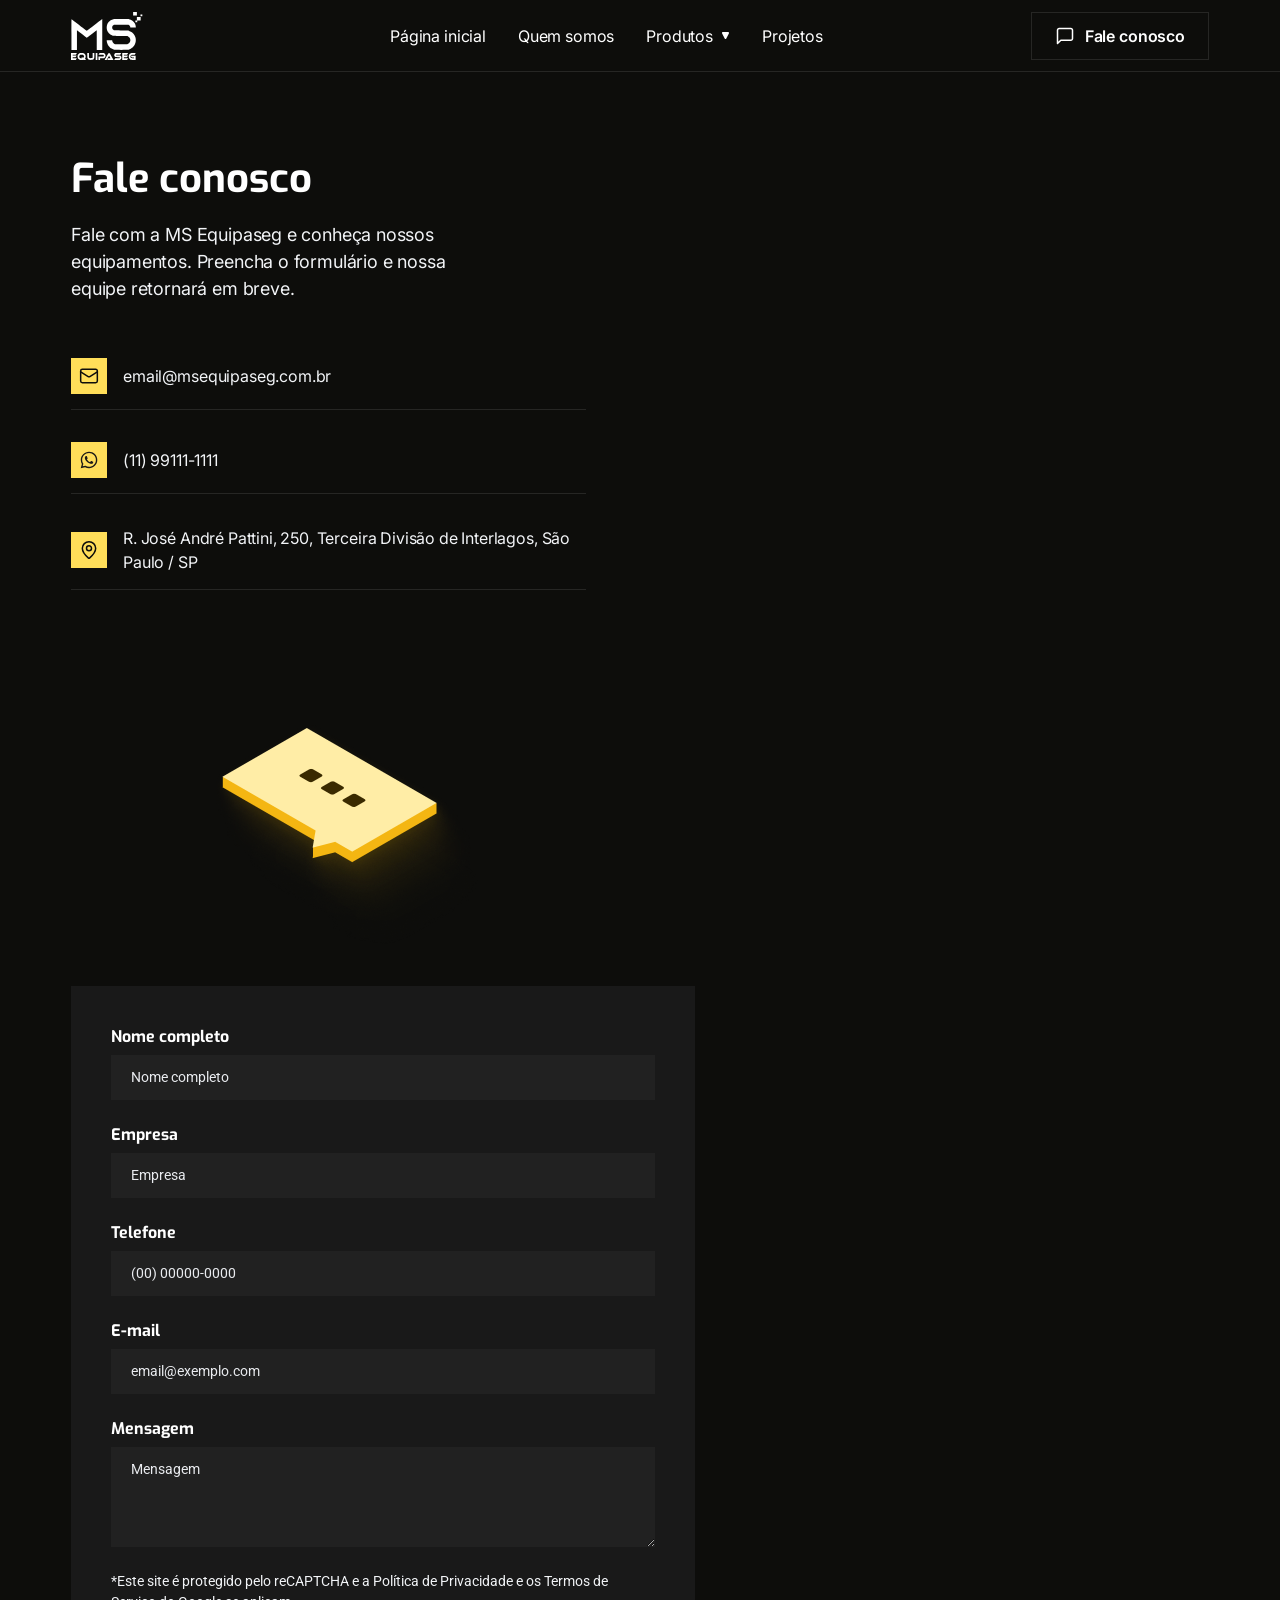
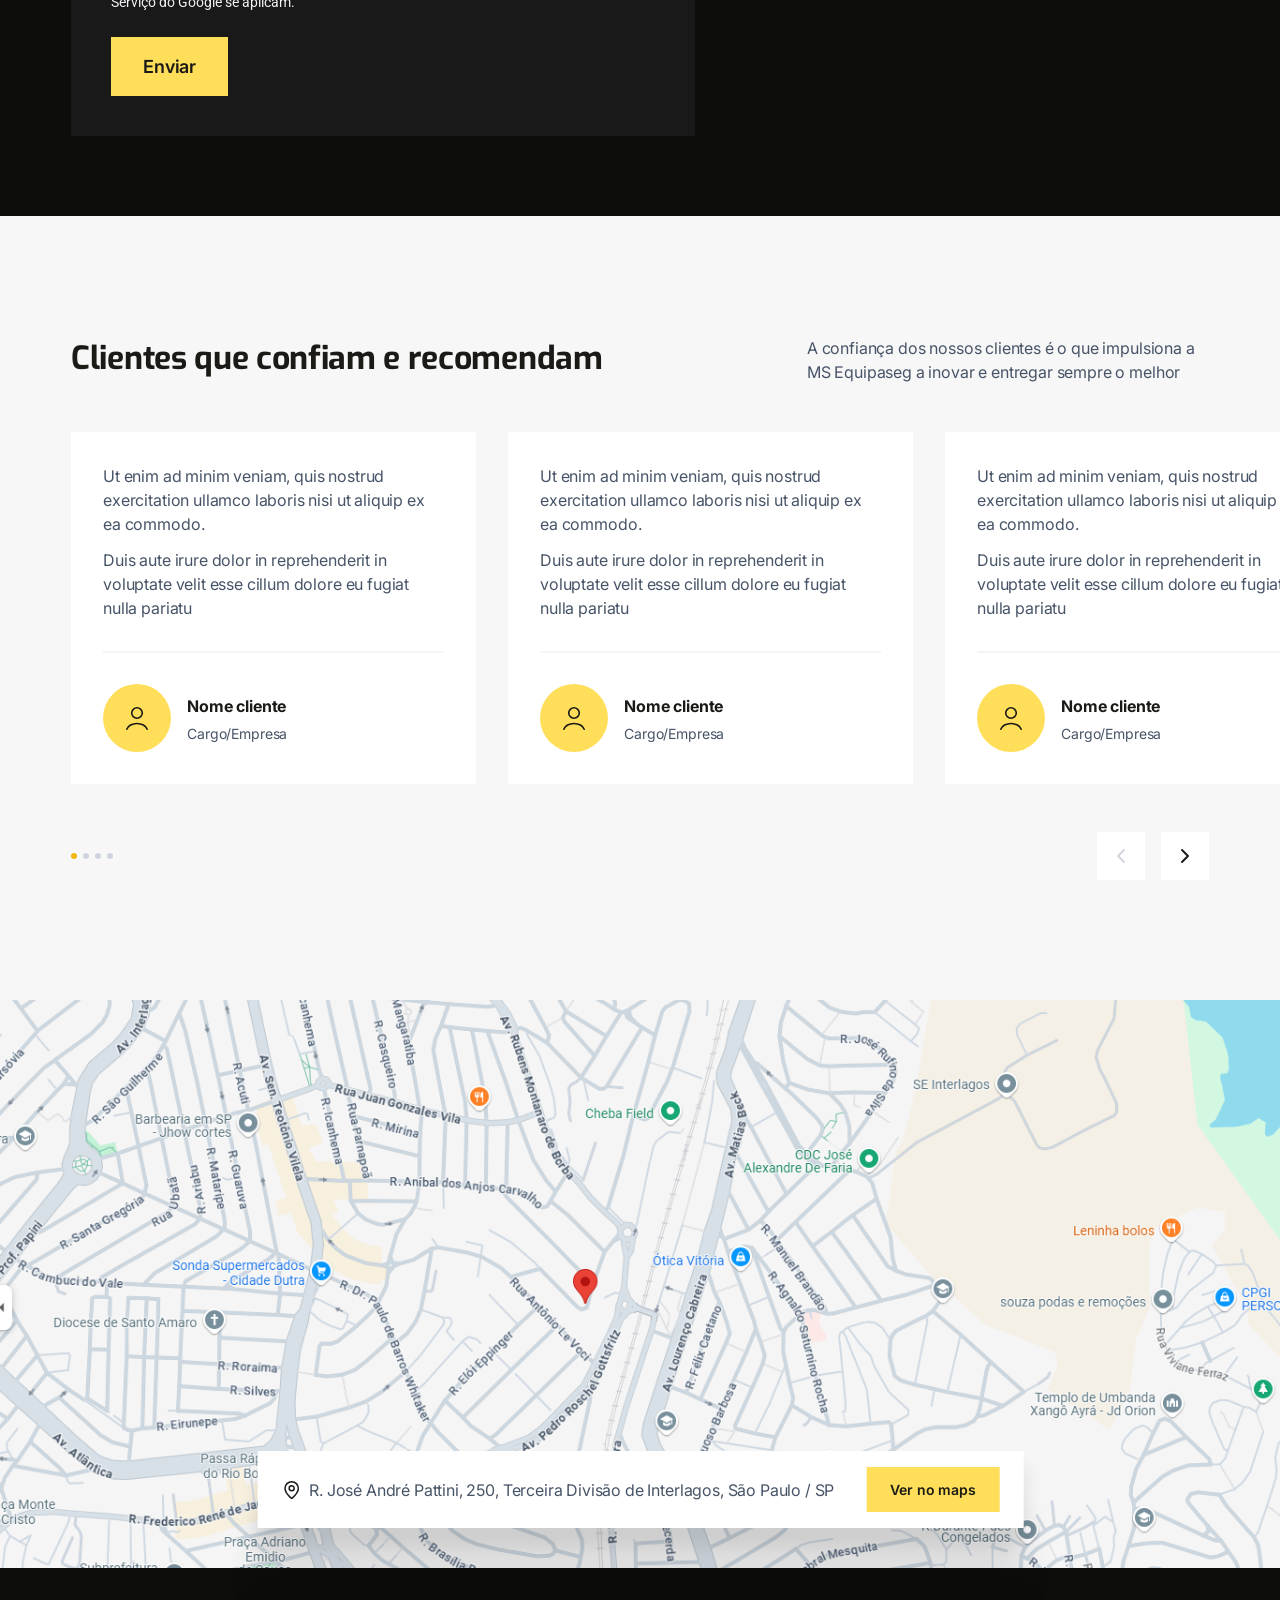
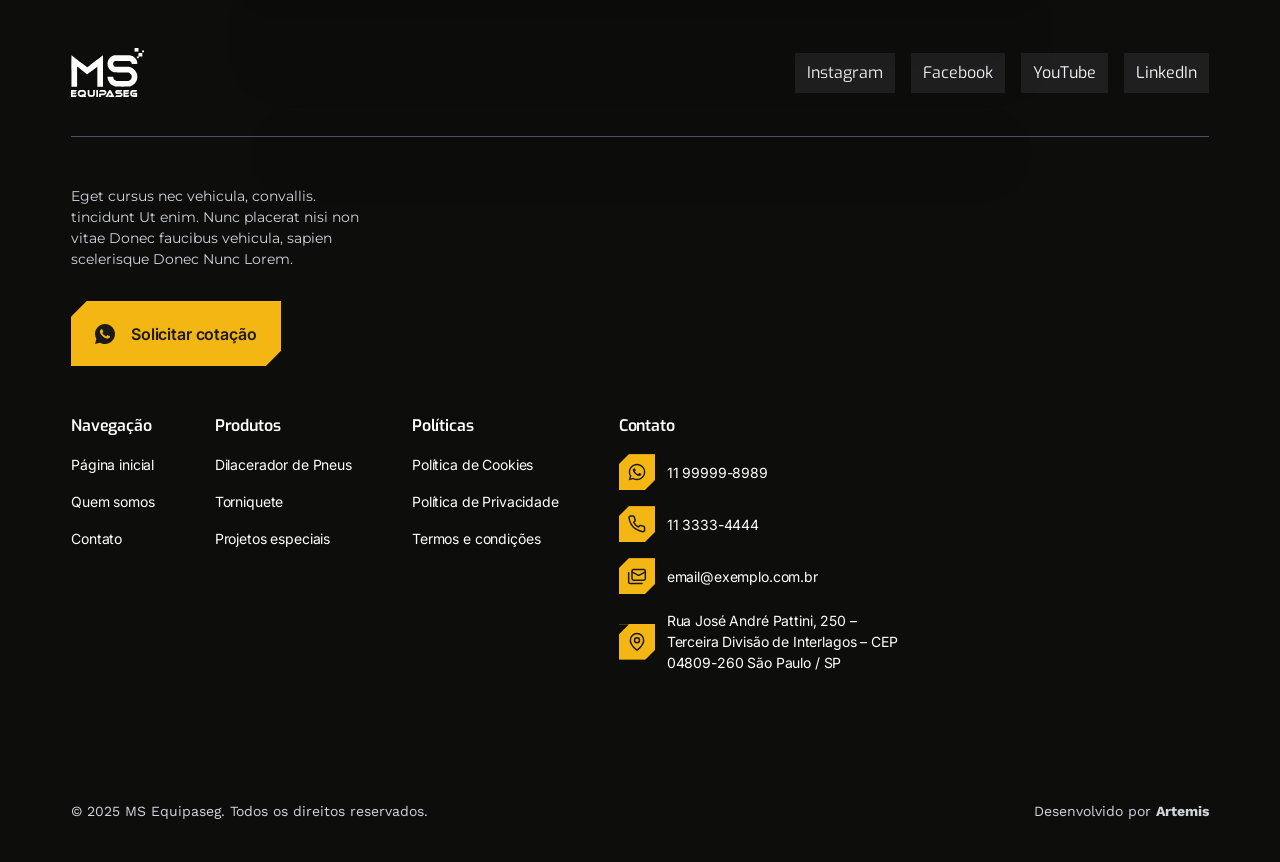
==== contato.html @ 1b27a6e2 "Site estatico da MS Equipaseg: paginas do Figma em HTML Paginas do Figma conferidas em 1440px: inici" ====
<!doctype html>
<html lang="pt-BR">
<head>
  <meta charset="utf-8">
  <meta name="viewport" content="width=device-width, initial-scale=1">
  <title>Contato — MS Equipaseg</title>
  <meta name="description" content="Fale com a MS Equipaseg: preencha o formulário, mande um WhatsApp ou visite a fábrica em São Paulo.">
  <link rel="preconnect" href="https://fonts.googleapis.com">
  <link rel="preconnect" href="https://fonts.gstatic.com" crossorigin>
  <link rel="stylesheet" href="https://fonts.googleapis.com/css2?family=Exo:wght@400;600;700&family=Inter:wght@400;600;700&family=Montserrat&family=Roboto:wght@400&family=Work+Sans:wght@400;700&display=swap">
  <link rel="stylesheet" href="theme/ms-equipaseg/assets/css/main.css">
  <link rel="stylesheet" href="theme/ms-equipaseg/assets/css/contato.css">
</head>
<body data-overlay="_ref/contato-figma.png">
  <a class="skip-link" href="#conteudo">Pular para o conteúdo</a>

  <header class="site-header" data-figma="5235:877">
    <div class="site-header__inner container">
      <a class="site-header__logo" href="./" aria-label="MS Equipaseg — página inicial">
        <img src="theme/ms-equipaseg/assets/images/logo-ms-equipaseg.svg" alt="MS Equipaseg" width="111" height="48">
      </a>

      <nav class="site-nav" aria-label="Menu principal">
        <ul class="site-nav__list">
          <li class="site-nav__item"><a class="site-nav__link" href="./">Página inicial</a></li>
          <li class="site-nav__item"><a class="site-nav__link" href="quem-somos.html">Quem somos</a></li>
          <li class="site-nav__item"><a class="site-nav__link" href="./#produtos">Produtos<span class="site-nav__caret" aria-hidden="true"><img src="theme/ms-equipaseg/assets/images/icon-caret-down.svg" alt=""></span></a></li>
          <li class="site-nav__item"><a class="site-nav__link" href="./#projetos">Projetos</a></li>
        </ul>
      </nav>

      <a class="btn-outline" href="#formulario">
        <img src="theme/ms-equipaseg/assets/images/icon-chat.svg" alt="" width="20" height="20">
        <span>Fale conosco</span>
      </a>
    </div>
  </header>

  <main id="conteudo">
    <section class="contato-hero" aria-labelledby="contato-titulo" data-figma="5254:467">
      <div class="contato-hero__inner container">
        <div class="contato-hero__col">
          <div class="contato-hero__text">
            <h1 class="contato-hero__title" id="contato-titulo">Fale conosco</h1>
            <p class="contato-hero__desc">Fale com a MS Equipaseg e conheça nossos equipamentos. Preencha o formulário e nossa equipe retornará em breve.</p>
          </div>

          <ul class="contatos">
            <li class="contatos__item">
              <span class="contatos__icon"><img src="theme/ms-equipaseg/assets/images/icon-email.svg" alt="E-mail" width="20" height="20"></span>
              <a class="contatos__text" href="mailto:email@msequipaseg.com.br">email@msequipaseg.com.br</a>
            </li>
            <li class="contatos__item">
              <span class="contatos__icon"><img src="theme/ms-equipaseg/assets/images/icon-whatsapp-contato.svg" alt="WhatsApp" width="20" height="20"></span>
              <a class="contatos__text" href="https://wa.me/5511991111111">(11) 99111-1111</a>
            </li>
            <li class="contatos__item">
              <span class="contatos__icon"><img src="theme/ms-equipaseg/assets/images/icon-endereco.svg" alt="Endereço" width="20" height="20"></span>
              <span class="contatos__text">R. José André Pattini, 250, Terceira Divisão de Interlagos, São Paulo / SP</span>
            </li>
          </ul>

          <div class="contato-ilustra" aria-hidden="true">
            <img src="theme/ms-equipaseg/assets/seed/contato-ilustracao.png" alt="" width="1030" height="644" loading="lazy">
          </div>
        </div>

        <form class="form-contato" id="formulario" method="post" action="#" aria-label="Formulário de contato" data-figma="5254:621">
          <div class="form-contato__campo">
            <label class="form-contato__label" for="nome">Nome completo</label>
            <input class="form-contato__input" id="nome" name="nome" type="text" placeholder="Nome completo" autocomplete="name">
          </div>
          <div class="form-contato__campo">
            <label class="form-contato__label" for="empresa">Empresa</label>
            <input class="form-contato__input" id="empresa" name="empresa" type="text" placeholder="Empresa" autocomplete="organization">
          </div>
          <div class="form-contato__campo">
            <label class="form-contato__label" for="telefone">Telefone</label>
            <input class="form-contato__input" id="telefone" name="telefone" type="tel" placeholder="(00) 00000-0000" autocomplete="tel">
          </div>
          <div class="form-contato__campo">
            <label class="form-contato__label" for="email">E-mail</label>
            <input class="form-contato__input" id="email" name="email" type="email" placeholder="email@exemplo.com" autocomplete="email">
          </div>
          <div class="form-contato__campo">
            <label class="form-contato__label" for="mensagem">Mensagem</label>
            <textarea class="form-contato__textarea" id="mensagem" name="mensagem" placeholder="Mensagem"></textarea>
          </div>

          <p class="form-contato__aviso">*Este site é protegido pelo reCAPTCHA e a Política de Privacidade e os Termos de Serviço do Google se aplicam.</p>

          <button class="btn-solid" type="submit">Enviar</button>
        </form>
      </div>
    </section>

    <section class="depoimentos depoimentos--contato" aria-labelledby="depoimentos-titulo" data-figma="5284:1443">
      <div class="depoimentos__inner container" data-carousel>
        <div class="depoimentos__head">
          <h2 class="depoimentos__title" id="depoimentos-titulo">Clientes que confiam e recomendam</h2>
          <p class="depoimentos__intro">A confiança dos nossos clientes é o que impulsiona a MS Equipaseg a inovar e entregar sempre o melhor</p>
        </div>

        <div class="depoimentos__track" data-carousel-track>
          <figure class="depoimento">
            <blockquote class="depoimento__quote">
              <p>Ut enim ad minim veniam, quis nostrud exercitation ullamco laboris nisi ut aliquip ex ea commodo.</p>
              <p>Duis aute irure dolor in reprehenderit in voluptate velit esse cillum dolore eu fugiat nulla pariatu</p>
            </blockquote>
            <div class="depoimento__divisor" aria-hidden="true"></div>
            <figcaption class="depoimento__cliente">
              <span class="depoimento__avatar"><img class="depoimento__avatar-icon" src="theme/ms-equipaseg/assets/images/icon-user.svg" alt="" width="22" height="24"></span>
              <span class="depoimento__id">
                <span class="depoimento__nome">Nome cliente</span>
                <span class="depoimento__cargo">Cargo/Empresa</span>
              </span>
            </figcaption>
          </figure>
          <figure class="depoimento">
            <blockquote class="depoimento__quote">
              <p>Ut enim ad minim veniam, quis nostrud exercitation ullamco laboris nisi ut aliquip ex ea commodo.</p>
              <p>Duis aute irure dolor in reprehenderit in voluptate velit esse cillum dolore eu fugiat nulla pariatu</p>
            </blockquote>
            <div class="depoimento__divisor" aria-hidden="true"></div>
            <figcaption class="depoimento__cliente">
              <span class="depoimento__avatar"><img class="depoimento__avatar-icon" src="theme/ms-equipaseg/assets/images/icon-user.svg" alt="" width="22" height="24"></span>
              <span class="depoimento__id">
                <span class="depoimento__nome">Nome cliente</span>
                <span class="depoimento__cargo">Cargo/Empresa</span>
              </span>
            </figcaption>
          </figure>
          <figure class="depoimento">
            <blockquote class="depoimento__quote">
              <p>Ut enim ad minim veniam, quis nostrud exercitation ullamco laboris nisi ut aliquip ex ea commodo.</p>
              <p>Duis aute irure dolor in reprehenderit in voluptate velit esse cillum dolore eu fugiat nulla pariatu</p>
            </blockquote>
            <div class="depoimento__divisor" aria-hidden="true"></div>
            <figcaption class="depoimento__cliente">
              <span class="depoimento__avatar"><img class="depoimento__avatar-icon" src="theme/ms-equipaseg/assets/images/icon-user.svg" alt="" width="22" height="24"></span>
              <span class="depoimento__id">
                <span class="depoimento__nome">Nome cliente</span>
                <span class="depoimento__cargo">Cargo/Empresa</span>
              </span>
            </figcaption>
          </figure>
          <figure class="depoimento">
            <blockquote class="depoimento__quote">
              <p>Ut enim ad minim veniam, quis nostrud exercitation ullamco laboris nisi ut aliquip ex ea commodo.</p>
              <p>Duis aute irure dolor in reprehenderit in voluptate velit esse cillum dolore eu fugiat nulla pariatu</p>
            </blockquote>
            <div class="depoimento__divisor" aria-hidden="true"></div>
            <figcaption class="depoimento__cliente">
              <span class="depoimento__avatar"><img class="depoimento__avatar-icon" src="theme/ms-equipaseg/assets/images/icon-user.svg" alt="" width="22" height="24"></span>
              <span class="depoimento__id">
                <span class="depoimento__nome">Nome cliente</span>
                <span class="depoimento__cargo">Cargo/Empresa</span>
              </span>
            </figcaption>
          </figure>
        </div>

        <div class="depoimentos__nav">
          <div class="carousel-dots">
            <button class="carousel-dots__dot is-active" type="button" aria-label="Depoimento 1" aria-current="true" data-carousel-dot></button>
            <button class="carousel-dots__dot" type="button" aria-label="Depoimento 2" data-carousel-dot></button>
            <button class="carousel-dots__dot" type="button" aria-label="Depoimento 3" data-carousel-dot></button>
            <button class="carousel-dots__dot" type="button" aria-label="Depoimento 4" data-carousel-dot></button>
          </div>
          <div class="carousel-arrows">
            <button class="arrow-btn arrow-btn--prev" type="button" aria-label="Depoimento anterior" aria-disabled="true" data-carousel-prev>
              <img class="arrow-btn__off" src="theme/ms-equipaseg/assets/images/icon-chevron-left-light.svg" alt="" width="24" height="24">
              <img class="arrow-btn__on" src="theme/ms-equipaseg/assets/images/icon-chevron-right-dark.svg" alt="" width="48" height="48">
            </button>
            <button class="arrow-btn arrow-btn--next" type="button" aria-label="Próximo depoimento" data-carousel-next>
              <img class="arrow-btn__off" src="theme/ms-equipaseg/assets/images/icon-chevron-left-light.svg" alt="" width="24" height="24">
              <img class="arrow-btn__on" src="theme/ms-equipaseg/assets/images/icon-chevron-right-dark.svg" alt="" width="48" height="48">
            </button>
          </div>
        </div>
      </div>
    </section>

    <section class="mapa" aria-label="Onde estamos" data-figma="5254:670">
      <img class="mapa__img" src="theme/ms-equipaseg/assets/seed/mapa.png" alt="Mapa com a localização da MS Equipaseg em São Paulo" width="1367" height="766" loading="lazy">

      <div class="mapa__card">
        <p class="mapa__endereco">
          <img src="theme/ms-equipaseg/assets/images/icon-pin.svg" alt="" width="20" height="20">
          <span>R. José André Pattini, 250, Terceira Divisão de Interlagos, São Paulo / SP</span>
        </p>
        <a class="btn-solid btn-solid--xs" href="https://www.google.com/maps/search/?api=1&amp;query=R.+Jos%C3%A9+Andr%C3%A9+Pattini%2C+250%2C+S%C3%A3o+Paulo" target="_blank" rel="noopener"><span>Ver no maps</span></a>
      </div>
    </section>
  </main>

  <footer class="site-footer" data-figma="5235:1280">
    <div class="site-footer__inner container">
      <div class="site-footer__top">
        <a class="site-footer__logo" href="./" aria-label="MS Equipaseg — página inicial">
          <img src="theme/ms-equipaseg/assets/images/logo-ms-equipaseg-footer.svg" alt="MS Equipaseg" width="73" height="49">
        </a>
        <ul class="social">
          <li><a class="social__link" href="#" rel="noopener">Instagram</a></li>
          <li><a class="social__link" href="#" rel="noopener">Facebook</a></li>
          <li><a class="social__link" href="#" rel="noopener">YouTube</a></li>
          <li><a class="social__link" href="#" rel="noopener">LinkedIn</a></li>
        </ul>
      </div>

      <div class="site-footer__main">
        <div class="site-footer__about">
          <p class="site-footer__desc">Eget cursus nec vehicula, convallis. tincidunt Ut enim. Nunc placerat nisi non vitae Donec faucibus vehicula, sapien scelerisque Donec Nunc Lorem.</p>
          <a class="cta cta--sm" href="#formulario">
            <img class="cta__icon" src="theme/ms-equipaseg/assets/images/icon-whatsapp-dark.svg" alt="" width="20" height="20">
            <span>Solicitar cotação</span>
          </a>
        </div>

        <div class="site-footer__cols">
          <nav class="footer-col" aria-labelledby="rodape-navegacao">
            <h2 class="footer-col__title" id="rodape-navegacao">Navegação</h2>
            <ul class="footer-col__list">
              <li><a href="./">Página inicial</a></li>
              <li><a href="quem-somos.html">Quem somos</a></li>
              <li><a href="contato.html">Contato</a></li>
            </ul>
          </nav>
          <nav class="footer-col" aria-labelledby="rodape-produtos">
            <h2 class="footer-col__title" id="rodape-produtos">Produtos</h2>
            <ul class="footer-col__list">
              <li><a href="dilacerador-de-pneus.html">Dilacerador de Pneus</a></li>
              <li><a href="torniquete.html">Torniquete</a></li>
              <li><a href="./#projetos">Projetos especiais</a></li>
            </ul>
          </nav>
          <nav class="footer-col" aria-labelledby="rodape-politicas">
            <h2 class="footer-col__title" id="rodape-politicas">Políticas</h2>
            <ul class="footer-col__list">
              <li><a href="#">Política de Cookies</a></li>
              <li><a href="#">Política de Privacidade</a></li>
              <li><a href="#">Termos e condições</a></li>
            </ul>
          </nav>
          <div class="footer-col">
            <h2 class="footer-col__title">Contato</h2>
            <ul class="footer-contact">
              <li class="footer-contact__item">
                <span class="footer-contact__icon"><img src="theme/ms-equipaseg/assets/images/icon-contato-whatsapp.svg" alt="WhatsApp" width="36" height="36"></span>
                <a class="footer-contact__text" href="https://wa.me/5511999998989">11 99999-8989</a>
              </li>
              <li class="footer-contact__item">
                <span class="footer-contact__icon"><img src="theme/ms-equipaseg/assets/images/icon-contato-telefone.svg" alt="Telefone" width="36" height="36"></span>
                <a class="footer-contact__text" href="tel:+551133334444">11 3333-4444</a>
              </li>
              <li class="footer-contact__item">
                <span class="footer-contact__icon"><img src="theme/ms-equipaseg/assets/images/icon-contato-email.svg" alt="E-mail" width="36" height="36"></span>
                <a class="footer-contact__text" href="mailto:email@exemplo.com.br">email@exemplo.com.br</a>
              </li>
              <li class="footer-contact__item footer-contact__item--endereco">
                <span class="footer-contact__icon"><img src="theme/ms-equipaseg/assets/images/icon-contato-endereco.svg" alt="Endereço" width="36" height="36"></span>
                <span class="footer-contact__text">Rua José André Pattini, 250 – Terceira Divisão de Interlagos – CEP 04809-260 São Paulo / SP</span>
              </li>
            </ul>
          </div>
        </div>
      </div>

      <div class="site-footer__credits">
        <p>© 2025 MS Equipaseg. Todos os direitos reservados.</p>
        <p class="site-footer__dev">Desenvolvido por <strong>Artemis</strong></p>
      </div>
    </div>
  </footer>

  <script src="theme/ms-equipaseg/assets/js/main.js" defer></script>
  <script src="tools/overlay.js" defer></script>
</body>
</html>
---- theme/ms-equipaseg/assets/css/main.css ----
/*
 * MS Equipaseg — estilos do tema.
 * O mesmo arquivo serve o index.html estático e o tema WordPress.
 * Medidas transcritas do Figma I7qYIaCi6nFLVWPiu9y1Un, frame "Página inicial" (3047:6).
 */

:root {
  /* Estruturais */
  --frame-w: 1440px;
  --content-w: 1280px;
  --section-px: clamp(24px, 5.5556vw, 80px);
  --content-gap: 48px;

  /* Cores */
  --color-black: #0d0d0b;
  --color-ink: #1b1a17;
  --color-white: #fff;
  --color-yellow: #f4b612;
  --color-yellow-light: #ffc52b;
  --color-yellow-soft: #ffeda6;
  --color-surface: #f7f7f7;
  --color-line-dark: rgba(255, 255, 255, 0.1);
  --color-border-card: #c7c7c7;
  --color-nav-bg: #2d2d2d;
  --color-media-dark: #1b1c1f;
  --color-tag-text: #191919;
  --color-yellow-pale: #ffde59;
  --color-social-bg: #1f1f1f;
  --color-line-dark-hover: rgba(255, 255, 255, 0.3);
  --color-black-transparent: rgba(13, 13, 11, 0);
  --color-ink-transparent: rgba(27, 26, 23, 0);
  --color-placeholder-start: #191919;
  --color-placeholder-end: #1e1e1e;
  --color-cream: #fff8db;
  --color-cream-transparent: rgba(255, 248, 219, 0);
  --color-black-pure: #000;
  --color-icon-bg: #eee;
  --color-nav-dark-bg: #292929;
  --color-nav-dark-border: #444;
  --color-overlay: rgba(0, 0, 0, 0.2);
  --color-line-clara: rgba(255, 255, 255, 0.15);
  --color-input-bg: #212121;
  --gray-01: #f2f4f7;
  --gray-02: #eaecf0;
  --gray-03: #d0d5dd;
  --gray-05: #667085;
  --gray-06: #475467;

  /* Tipografia. O Figma arredonda o line-height "auto" da Exo para px inteiros;
     os valores explícitos abaixo reproduzem essas alturas de linha. */
  --font-heading: 'Exo', system-ui, sans-serif;
  --font-body: 'Inter', system-ui, sans-serif;
  --font-footer: 'Montserrat', system-ui, sans-serif;
  --font-form: 'Roboto', system-ui, sans-serif;
  --font-credits: 'Work Sans', system-ui, sans-serif;
  --tracking: -0.01em;
}

/* Base */

*,
*::before,
*::after {
  box-sizing: border-box;
}

html {
  -webkit-text-size-adjust: 100%;
}

body {
  margin: 0;
  background: var(--color-white);
  color: var(--color-ink);
  font-family: var(--font-body);
  font-size: 16px;
  line-height: 1.5;
}

h1,
h2,
h3,
p,
ul,
figure {
  margin: 0;
}

ul {
  padding: 0;
  list-style: none;
}

a {
  color: inherit;
  text-decoration: none;
}

img,
svg {
  display: block;
}

/* Foco de teclado: anel amarelo com um anel escuro por dentro, para aparecer tanto no fundo claro quanto no escuro. */
:focus-visible {
  outline: 2px solid var(--color-yellow);
  outline-offset: 2px;
  box-shadow: 0 0 0 2px var(--color-ink);
}

.container {
  width: 100%;
  max-width: calc(var(--content-w) + 2 * var(--section-px));
  margin-inline: auto;
  padding-inline: var(--section-px);
}

.skip-link {
  position: absolute;
  top: 8px;
  left: 8px;
  z-index: 100;
  padding: 8px 16px;
  background: var(--color-yellow);
  color: var(--color-ink);
  font-weight: 600;
  transform: translateY(-200%);
}

.skip-link:focus {
  transform: none;
}

/* Botões */

.btn-outline {
  display: inline-flex;
  align-items: center;
  justify-content: center;
  gap: 10px;
  /* Figma: 12px 24px com traço interno. No CSS a borda soma à caixa, então sai do padding. */
  padding: 11px 23px;
  border: 1px solid var(--color-line-dark);
  color: var(--color-white);
  font-size: 16px;
  font-weight: 600;
  line-height: 1.5;
  letter-spacing: var(--tracking);
  white-space: nowrap;
  transition: border-color 0.2s ease, background-color 0.2s ease;
}

@media (hover: hover) {
  .btn-outline:hover {
    border-color: var(--color-yellow);
    background-color: var(--color-line-dark);
  }
}

.btn-outline:active {
  background-color: var(--color-line-dark-hover);
}

.btn-outline img {
  width: 20px;
  height: 20px;
}

/* Botão retangular amarelo (Figma 5253:1505, 5277:2725, 5277:2751, 5254:636, 5254:782) */

.btn-solid {
  display: inline-flex;
  align-items: center;
  justify-content: center;
  gap: 8px;
  padding: 16px 32px;
  border: 0;
  background: var(--color-yellow-pale);
  color: var(--color-ink);
  cursor: pointer;
  font-family: inherit;
  font-size: 18px;
  font-weight: 600;
  line-height: 1.5;
  letter-spacing: var(--tracking);
  white-space: nowrap;
  transition: background-color 0.2s ease, transform 0.15s ease;
}

@media (hover: hover) {
  .btn-solid:hover {
    background: var(--color-yellow-light);
  }
}

.btn-solid:active {
  transform: translateY(1px);
}

.btn-solid img {
  flex: none;
  width: 24px;
  height: 24px;
}

/* 142×49 (Figma 5277:2751) */
.btn-solid--sm {
  padding: 14px 24px;
  font-size: 14px;
}

/* 131×45 (Figma 5254:782) */
.btn-solid--xs {
  padding: 12px 24px;
  font-size: 14px;
}

/* Botão de contorno sobre fundo escuro (Figma 5253:1506). Traço interno de 1px no Figma. */
.btn-ghost {
  display: inline-flex;
  align-items: center;
  justify-content: center;
  gap: 8px;
  padding: 15px 31px;
  border: 1px solid var(--color-line-clara);
  color: var(--color-white);
  font-size: 18px;
  font-weight: 600;
  line-height: 1.5;
  letter-spacing: var(--tracking);
  white-space: nowrap;
  transition: border-color 0.2s ease, background-color 0.2s ease;
}

@media (hover: hover) {
  .btn-ghost:hover {
    border-color: var(--color-yellow);
    background-color: var(--color-line-dark);
  }
}

.btn-ghost:active {
  background-color: var(--color-line-dark-hover);
}

/* CTA recortado (Figma "CTA" 5288:1543): shape exportado do Figma como fundo. */
.cta {
  display: inline-flex;
  flex: none;
  align-items: center;
  gap: 16px;
  width: 244px;
  height: 72px;
  padding: 1px 0 0 32px;
  background: url('../images/cta-shape-yellow.svg') center / 100% 100% no-repeat;
  color: var(--color-ink);
  font-size: 18px;
  font-weight: 600;
  line-height: 1.5;
  letter-spacing: var(--tracking);
  white-space: nowrap;
  transition: filter 0.2s ease, transform 0.2s ease;
}

/* Hover: sobe 2px com sombra no contorno do shape (o drop-shadow segue o recorte). Clique: desce e escurece. */
@media (hover: hover) {
  .cta:hover {
    filter: brightness(1.06) drop-shadow(0 6px 10px var(--color-overlay));
    transform: translateY(-2px);
  }

  /* No shape escuro o brilho precisa ser maior para aparecer. */
  .cta--dark:hover {
    filter: brightness(1.5) drop-shadow(0 6px 10px var(--color-overlay));
  }
}

.cta:active {
  filter: brightness(0.94);
  transform: translateY(1px);
}

.cta__icon {
  flex: none;
  width: 20px;
  height: 20px;
}

/* CTA de 67px com rótulo centralizado (Figma 5288:1555, 5293:1686) */
.cta--67 {
  justify-content: center;
  height: 67px;
  padding: 0;
  background-image: url('../images/cta-shape-67.svg');
}

.cta--degrade {
  background-image: url('../images/cta-shape-67-degrade.svg');
}

/* CTA escuro (Figma 5306:803) */
.cta--dark {
  color: var(--color-white);
  background-image: url('../images/cta-shape-dark.svg');
}

/* CTA do rodapé, 210×65 (Figma 5306:1726) */
.cta--sm {
  width: 210px;
  height: 65px;
  padding: 0.5px 0 0 24px;
  font-size: 16px;
  background-image: url('../images/cta-shape-210.svg');
  background-position: 0 0.124px;
}

/* CTA claro, 160×72 (Figma 5306:624) */
.cta--claro {
  width: 160px;
  background-image: url('../images/cta-shape-white-160.svg');
}

/* CTA pequeno, 142×49, com rótulo centralizado (Figma 5306:2721) */
.cta--xs {
  justify-content: center;
  width: 142px;
  height: 49px;
  padding: 0 0 1px;
  font-size: 14px;
  line-height: 21px;
  background-image: url('../images/cta-shape-142.svg');
}

/* Setas: um ícone para ativo e outro para inativo, espelhados conforme a direção. */
.arrow-btn {
  display: grid;
  place-items: center;
  width: 48px;
  height: 48px;
  padding: 0;
  border: 0;
  cursor: pointer;
  transition: background-color 0.2s ease, border-color 0.2s ease, transform 0.15s ease;
}

.arrow-btn > img {
  grid-area: 1 / 1;
}

.arrow-btn[aria-disabled='true'] {
  cursor: default;
}

.arrow-btn[aria-disabled='true'] .arrow-btn__on,
.arrow-btn:not([aria-disabled='true']) .arrow-btn__off {
  display: none;
}

.arrow-btn--prev .arrow-btn__on,
.arrow-btn--next .arrow-btn__off {
  transform: scaleX(-1);
}

.arrow-btn__on {
  transition: filter 0.2s ease;
}

/* Seta ativa no hover: fundo amarelo e seta escura (brightness(0) escurece o ícone claro ou escuro).
   A classe repetida vence os fundos definidos em cada seção (depoimentos, galerias). Ao clicar, encolhe. */
@media (hover: hover) {
  .arrow-btn.arrow-btn:not([aria-disabled='true']):hover {
    border-color: var(--color-yellow);
    background-color: var(--color-yellow);
  }

  .arrow-btn:not([aria-disabled='true']):hover .arrow-btn__on {
    filter: brightness(0);
  }
}

.arrow-btn:not([aria-disabled='true']):active {
  transform: scale(0.92);
}

/* Menos movimento: sem subir, afundar ou encolher nos estados (o html só aumenta a especificidade). */
@media (prefers-reduced-motion: reduce) {
  html .cta:hover,
  html .cta:active,
  html .arrow-btn:not([aria-disabled='true']):active,
  html .carousel-dots__dot:active {
    transform: none;
  }
}

/* 1 · Header — Figma 7020:1080 */

.site-header {
  position: relative;
  z-index: 10;
  background: var(--color-black);
  border-bottom: 1px solid var(--color-line-dark);
}

.site-header__inner {
  display: flex;
  align-items: center;
  justify-content: space-between;
  height: 71px;
  padding-block: 12px;
}

.site-header__logo img {
  width: 111px;
  height: 48px;
}

/* Logos do header e do rodapé levam à página inicial: clareiam um pouco no hover. */
.site-header__logo,
.site-footer__logo {
  transition: opacity 0.2s ease;
}

@media (hover: hover) {
  .site-header__logo:hover,
  .site-footer__logo:hover {
    opacity: 0.8;
  }
}

.site-nav,
.site-nav__list,
.site-nav__item {
  display: flex;
  align-self: stretch;
}

.site-nav__list {
  gap: 32px;
}

.site-nav__link {
  position: relative;
  display: flex;
  align-items: center;
  gap: 8px;
  color: var(--color-white);
  font-size: 16px;
  line-height: 1.5;
  letter-spacing: var(--tracking);
  white-space: nowrap;
}

.site-nav__item.is-current > .site-nav__link {
  font-weight: 600;
}

/* Traço amarelo de 2px sobre a borda inferior do header: cheio na página atual (Figma "Active" 5174:1009)
   e crescendo do centro no hover dos outros itens. Só no primeiro nível: o WordPress repete as classes no submenu. */
.site-nav__list > .site-nav__item > .site-nav__link::after {
  content: '';
  position: absolute;
  right: 0;
  bottom: -14px;
  left: 0;
  height: 2px;
  background: var(--color-yellow);
  transform: scaleX(0);
  transition: transform 0.25s ease;
}

.site-nav__list > .site-nav__item.is-current > .site-nav__link::after {
  transform: none;
}

@media (hover: hover) {
  .site-nav__list > .site-nav__item > .site-nav__link:hover::after {
    transform: none;
  }
}

.site-nav__link:active {
  color: var(--color-yellow);
}

/* Submenu (WordPress). Não existe no Figma; aparece só quando o menu tem itens filhos. */
.site-nav__item {
  position: relative;
}

.site-nav .sub-menu {
  position: absolute;
  top: calc(100% + 13px);
  left: -20px;
  z-index: 20;
  min-width: 220px;
  padding: 8px 0;
  border: 1px solid var(--color-line-dark);
  background: var(--color-black);
  visibility: hidden;
  opacity: 0;
  transform: translateY(-4px);
  transition: opacity 0.2s ease, transform 0.2s ease, visibility 0.2s;
}

/* Ponte invisível entre o item e o submenu para o hover não cair no vão. */
.site-nav .sub-menu::before {
  content: '';
  position: absolute;
  top: -14px;
  right: 0;
  left: 0;
  height: 14px;
}

.site-nav__item:hover > .sub-menu,
.site-nav__item:focus-within > .sub-menu {
  visibility: visible;
  opacity: 1;
  transform: none;
}

.site-nav .sub-menu a {
  display: block;
  padding: 10px 20px;
  color: var(--color-white);
  font-size: 15px;
  line-height: 1.5;
  white-space: nowrap;
}

.site-nav .sub-menu a:hover {
  color: var(--color-yellow);
}

.site-nav__caret {
  position: relative;
  flex: none;
  width: 9px;
  height: 8px;
  transform: scaleY(-1);
}

.site-nav__caret img {
  position: absolute;
  top: 13%;
  left: 7.87%;
  width: 84.26%;
  height: 87%;
}

/* 2 · Hero — Figma 5051:133 */

.hero {
  position: relative;
  background: var(--color-black);
  color: var(--color-white);
}

/* Caixa com a proporção do frame (1440×641) presa à direita: em 1440px coincide com o Figma
   e, em telas mais largas, a foto não distorce. O recorte fica aqui, e não no .hero, porque o
   shape amarelo passa 0,48px da borda inferior no Figma. */
.hero__media {
  position: absolute;
  top: 0;
  right: 0;
  height: 100%;
  aspect-ratio: 1440 / 641;
  overflow: hidden;
}

.hero__media::after {
  content: '';
  position: absolute;
  inset: 0;
  background: linear-gradient(to left, var(--color-black-transparent) 0%, var(--color-black) 71.84%);
}

.hero__bg {
  position: absolute;
  top: -6.89%;
  left: 29.12%;
  width: 91.42%;
  max-width: none;
  height: 110.95%;
  object-fit: cover;
}

.hero__container {
  position: relative;
  padding-block: 120px;
}

.hero__content {
  display: flex;
  flex-direction: column;
  align-items: flex-start;
  gap: 32px;
  width: 736px;
  max-width: 100%;
}

.hero__text {
  display: flex;
  flex-direction: column;
  gap: 24px;
  max-width: 100%;
}

/* 809px no Figma, mais largo que a coluna de 736px. */
.hero__title {
  width: 809px;
  max-width: calc(100vw - 2 * var(--section-px));
  font-family: var(--font-heading);
  font-size: 48px;
  font-weight: 700;
  line-height: 64px;
}

.hero__subtitle {
  width: 736px;
  max-width: 100%;
  color: var(--gray-02);
  font-size: 18px;
  line-height: 1.5;
  letter-spacing: var(--tracking);
}

.hero__shape {
  position: absolute;
  right: 0;
  bottom: -0.481px;
  width: 485px;
  height: 59.481px;
  transform: scaleX(-1);
}

/* 3 · Nossos clientes — Figma 5051:163 */

.clientes {
  border-bottom: 1px solid var(--gray-03);
}

.clientes__inner {
  display: flex;
  align-items: center;
  justify-content: space-between;
  gap: 32px;
  /* 32px no Figma; o último 1px é a borda inferior. */
  padding-block: 32px 31px;
}

.clientes__title {
  font-family: var(--font-heading);
  font-size: 24px;
  font-weight: 600;
  line-height: 32px;
  letter-spacing: var(--tracking);
  white-space: nowrap;
}

/* Faixa de logos rodando sem parar (pedido do usuário; no Figma os logos ficam parados). Ocupa o espaço
   depois do título; as pontas apagadas fazem o logo sumir ao sair e aparecer ao entrar. */
.clientes__faixa {
  flex: 1 1 600px;
  min-width: 0;
  overflow: hidden;
  -webkit-mask-image: linear-gradient(90deg, transparent, var(--color-black) 120px, var(--color-black) calc(100% - 120px), transparent);
  mask-image: linear-gradient(90deg, transparent, var(--color-black) 120px, var(--color-black) calc(100% - 120px), transparent);
}

/* Duas cópias da lista: andar metade do trilho volta ao ponto de partida sem emenda. */
.clientes__trilho {
  display: flex;
  width: max-content;
  animation: clientes-rolar 30s linear infinite;
}

/* 88px entre os logos: cada cópia (1083px) é mais larga que a faixa (até 1078px), então nunca sobra vão. */
.clientes__logos {
  display: flex;
  flex: none;
  align-items: center;
  gap: 88px;
  padding-right: 88px;
}

@keyframes clientes-rolar {
  to {
    transform: translateX(-50%);
  }
}

@media (prefers-reduced-motion: reduce) {
  .clientes__trilho {
    animation: none;
  }
}

/* Título de seção (Figma 5275:754, 5275:794): Exo 40 em caixa fixa de 43px; a linha de 53px transborda. */

.section-title {
  height: 43px;
  font-family: var(--font-heading);
  font-size: 40px;
  font-weight: 700;
  line-height: 53px;
  letter-spacing: var(--tracking);
}

/* Título de seção das páginas internas: Exo 40 com a linha de 53px e sem letter-spacing. */

.titulo-secao {
  font-family: var(--font-heading);
  font-size: 40px;
  font-weight: 700;
  line-height: 53px;
}

/* Card com conteúdo + mídia (produtos e projetos) */

.feature-card {
  display: flex;
  align-items: center;
  background: var(--color-white);
}

/* Mídia à esquerda (Dilacerador 5174:1038): largura pelo conteúdo (1282px). Traço interno no Figma. */
.feature-card--media-left {
  flex-direction: row-reverse;
  gap: 80px;
  width: max-content;
  /* No Figma o card passa 2px da coluna de 1280px. */
  max-width: calc(100% + 2px);
  padding: 31px;
  border: 1px solid var(--color-border-card);
}

/* Mídia à direita (Torniquete 5275:757, Projetos 5275:797) */
.feature-card--media-right {
  justify-content: space-between;
  padding: 32px 32px 32px 60px;
}

.feature-card--bordered {
  padding: 31px 31px 31px 59px;
  border: 1px solid var(--gray-03);
}

/* 623px no Figma; encolhe quando a largura útil fica menor que a do layout. */
.feature-card__content {
  display: flex;
  flex: 0 1 623px;
  flex-direction: column;
  align-items: flex-start;
  gap: 32px;
  min-width: 0;
}

.feature-card__body {
  display: flex;
  flex-direction: column;
  align-self: stretch;
  gap: 24px;
}

.feature-card__text {
  display: flex;
  flex-direction: column;
  gap: 24px;
}

.feature-card--media-left .feature-card__text {
  gap: 16px;
}

.feature-card__title {
  font-family: var(--font-heading);
  font-size: 32px;
  font-weight: 700;
  line-height: 43px;
  letter-spacing: var(--tracking);
}

.feature-card__desc {
  color: var(--gray-06);
  font-size: 16px;
  line-height: 24px;
  letter-spacing: var(--tracking);
}

.feature-card--bordered .feature-card__desc {
  max-width: 557px;
}

/* Lista com ícone. O Figma arredonda o line-height de 15px × 1,5 para 23px. */

.feature-list__item {
  display: flex;
  align-items: center;
  gap: 16px;
}

.feature-list__icon {
  display: flex;
  flex: none;
  align-items: center;
  justify-content: center;
  padding: 8px;
  border-radius: 100px;
  background: var(--color-yellow-soft);
}

.feature-list__icon img {
  width: 20px;
  height: 20px;
}

.feature-list__text {
  min-width: 0;
  color: var(--gray-06);
  font-size: 15px;
  line-height: 23px;
  letter-spacing: var(--tracking);
}

/* Quebras definidas no conteúdo (<br>), sem quebra automática. */
.feature-list__text--nowrap {
  white-space: nowrap;
}

/* Grade em linhas (Dilacerador 5051:282) */
.feature-list--grid {
  display: grid;
  grid-template-columns: repeat(2, minmax(0, 1fr));
  align-items: start;
  gap: 16px 28px;
}

/* Duas colunas independentes (Torniquete 5328:721) */
.feature-list--columns {
  display: flex;
  gap: 24px;
}

.feature-list__col {
  display: flex;
  flex: 1 1 0;
  flex-direction: column;
  gap: 16px;
  min-width: 0;
}

/* Pilha com ícone quadrado (Projetos 5275:804) */
.feature-list--stack {
  display: flex;
  flex-direction: column;
  gap: 16px;
}

.feature-list--stack .feature-list__icon {
  border-radius: 0;
}

.feature-list--stack .feature-list__text {
  font-size: 16px;
  line-height: 19px;
}

/* Mídia com galeria (Figma 5174:1041, 5565:1497, 5275:824) */

.feature-media {
  position: relative;
  flex: none;
  width: 515px;
  height: 500px;
  overflow: hidden;
}

.feature-media__slide {
  transition: opacity 0.3s ease;
}

.feature-media__slide:not(.is-active) {
  visibility: hidden;
  opacity: 0;
}

.feature-media--photo .feature-media__slide {
  position: absolute;
  inset: 0;
  width: 100%;
  height: 100%;
  object-fit: cover;
}

.feature-media--cutout {
  background: var(--color-media-dark);
}

.feature-media__pattern {
  position: absolute;
  top: 20px;
  left: -412px;
  width: 1338px;
  max-width: none;
  height: 960px;
}

/* Centralizado; -1px casa a imagem exportada com a posição do Figma (99,89px). */
.feature-media--cutout .feature-media__slide {
  position: absolute;
  top: -4.2px;
  left: calc(50% - 1px);
  width: auto;
  height: 517px;
  transform: translateX(-50%);
}

.feature-media--placeholder {
  background: linear-gradient(180deg, var(--color-placeholder-start) 0%, var(--color-placeholder-end) 100%);
}

.feature-media__nav {
  position: absolute;
  top: 50%;
  margin-top: -24px;
  background: var(--color-nav-bg);
}

.feature-media__nav--prev {
  left: 0;
}

.feature-media__nav--next {
  right: 0;
}

.feature-media--photo .feature-media__nav--prev {
  left: 10px;
}

.feature-media--photo .feature-media__nav--next {
  right: 10px;
}

.feature-media__tag {
  position: absolute;
  top: 32px;
  right: 32px;
  padding: 6px 20px;
  background: var(--color-yellow-soft);
  color: var(--color-tag-text);
  font-family: var(--font-heading);
  font-size: 20px;
  font-weight: 700;
  line-height: 27px;
  letter-spacing: var(--tracking);
  white-space: nowrap;
}

/* 4–6 · Produtos — Figma 5275:717, 5051:235, 5275:756 */

.produtos__head {
  padding-top: 100px;
}

.produtos__list {
  display: flex;
  flex-direction: column;
  gap: 60px;
  padding-block: 60px 100px;
}

/* Galerias: a etiqueta de cada foto vem logo depois dela no HTML; só a da foto ativa aparece. */
.produtos .feature-media__tag {
  transition: opacity 0.3s ease;
}

.produtos .feature-media__slide:not(.is-active) + .feature-media__tag {
  visibility: hidden;
  opacity: 0;
}

/* Foto já no tamanho da caixa (515×500), com o fundo e as elipses: ocupa a mídia inteira. */
.produtos .feature-media--cutout .feature-media__slide--fill {
  top: 0;
  left: 0;
  width: 100%;
  height: 100%;
  object-fit: cover;
  transform: none;
}

/* 7–8 · Projetos especiais — Figma 5275:793, 5275:796 */

.projetos {
  background: var(--color-surface);
}

.projetos__head {
  padding-block: 100px 60px;
}

.projetos__body {
  padding-bottom: 120px;
}

/* 9 · Sobre nós + Nossos números — Figma 5060:357 */

.sobre {
  position: relative;
  background: var(--color-ink);
  color: var(--color-white);
}

.sobre__media {
  position: absolute;
  top: 0;
  right: 0;
  width: 813px;
  height: 655.786px;
  overflow: hidden;
}

.sobre__media img {
  width: 100%;
  height: 100%;
  object-fit: cover;
}

.sobre__media::after {
  content: '';
  position: absolute;
  inset: 0;
  background: linear-gradient(to left, var(--color-ink-transparent) 44.712%, var(--color-ink) 100%);
}

.sobre__container {
  position: relative;
  display: flex;
  flex-direction: column;
  gap: 100px;
  padding-block: 120px 40px;
}

.sobre__content {
  display: flex;
  flex-direction: column;
  align-items: flex-start;
  gap: 32px;
}

.sobre__text {
  display: flex;
  flex-direction: column;
  gap: 16px;
  max-width: 100%;
}

.sobre__title {
  font-family: var(--font-heading);
  font-size: 40px;
  font-weight: 700;
  line-height: 53px;
  letter-spacing: var(--tracking);
}

.sobre__body {
  width: 428.882px;
  max-width: 100%;
  color: var(--gray-02);
  font-size: 16px;
  line-height: 24px;
  letter-spacing: var(--tracking);
}

.sobre__body p + p {
  margin-top: 16px;
}

.sobre__body strong {
  font-weight: 600;
}

.numeros {
  display: flex;
  align-items: center;
  justify-content: space-between;
  gap: 32px;
  /* 32px no Figma; 1px é a borda superior. */
  padding-top: 31px;
  border-top: 1px solid var(--color-line-dark);
}

.numeros__title {
  font-family: var(--font-heading);
  font-size: 24px;
  font-weight: 600;
  line-height: 32px;
  white-space: nowrap;
}

.numeros__list {
  display: flex;
  align-items: center;
  gap: 32px;
}

.numeros__item {
  display: flex;
  align-items: center;
  gap: 16px;
}

.numeros__item:not(:last-child) {
  padding-right: 31px;
  border-right: 1px solid var(--color-line-dark);
}

.numeros__icon {
  display: flex;
  flex: none;
  padding: 8px;
  background: var(--color-yellow-soft);
}

.numeros__icon img {
  width: 20px;
  height: 20px;
}

/* pre: o Figma usa espaço duplo em "+20  estados". */
.numeros__text {
  color: var(--gray-01);
  font-size: 16px;
  line-height: 19px;
  white-space: pre;
}

.numeros__text strong {
  font-weight: 600;
}

/* 10 · Depoimentos — Figma 5060:1948 */

.depoimentos {
  overflow: hidden;
  background: var(--color-surface);
}

.depoimentos__inner {
  display: flex;
  flex-direction: column;
  gap: var(--content-gap);
  padding-block: 120px;
}

.depoimentos__head {
  display: flex;
  align-items: flex-start;
  justify-content: space-between;
  gap: 32px;
}

.depoimentos__title {
  font-family: var(--font-heading);
  font-size: 32px;
  font-weight: 700;
  line-height: 45px;
  letter-spacing: var(--tracking);
  white-space: nowrap;
}

.depoimentos__intro {
  flex: none;
  width: 402px;
  color: var(--gray-06);
  font-size: 16px;
  line-height: 24px;
  letter-spacing: var(--tracking);
}

.depoimentos__track {
  display: flex;
  gap: 32px;
  transition: transform 0.4s ease;
}

.depoimento {
  display: flex;
  flex: none;
  flex-direction: column;
  gap: 32px;
  width: 405px;
  padding: 32px;
  background: var(--color-white);
}

.depoimento__quote {
  margin: 0;
  color: var(--gray-06);
  font-size: 16px;
  line-height: 24px;
  letter-spacing: var(--tracking);
}

.depoimento__quote p + p {
  margin-top: 12px;
}

/* Traço de 1px centralizado numa linha de altura zero (Figma 5060:1968). */
.depoimento__divisor {
  position: relative;
  height: 0;
}

.depoimento__divisor::before {
  content: '';
  position: absolute;
  top: 0;
  right: 0;
  left: 0;
  height: 1px;
  background: var(--gray-02);
  transform: translateY(-0.5px);
}

.depoimento__cliente {
  display: flex;
  align-items: center;
  gap: 16px;
}

.depoimento__avatar {
  position: relative;
  flex: none;
  width: 68px;
  height: 68px;
  overflow: hidden;
  border-radius: 50%;
  background: var(--color-yellow);
}

.depoimento:nth-child(4n) .depoimento__avatar {
  background: var(--color-yellow-pale);
}

.depoimento__avatar-icon {
  position: absolute;
  top: 22.525px;
  left: 22.886px;
  width: 22.2248px;
  height: 23.5486px;
}

.depoimento__foto {
  width: 100%;
  height: 100%;
  object-fit: cover;
}

.depoimento__id {
  display: flex;
  flex-direction: column;
  gap: 4px;
  white-space: nowrap;
}

.depoimento__nome {
  color: var(--color-ink);
  font-size: 16px;
  font-weight: 700;
  line-height: 26px;
  letter-spacing: var(--tracking);
}

.depoimento__cargo {
  color: var(--gray-06);
  font-size: 14px;
  line-height: 21px;
  letter-spacing: var(--tracking);
}

.depoimentos__nav {
  display: flex;
  align-items: center;
  justify-content: space-between;
}

.carousel-dots {
  display: flex;
  align-items: center;
  gap: 6px;
}

.carousel-dots__dot {
  position: relative;
  width: 6px;
  height: 6px;
  padding: 0;
  border: 0;
  border-radius: 50%;
  background: var(--gray-03);
  cursor: pointer;
  transition: background-color 0.2s ease, transform 0.15s ease;
}

/* Área de clique de 12×24px sem mudar o desenho do ponto de 6px. */
.carousel-dots__dot::before {
  content: '';
  position: absolute;
  inset: -9px -3px;
}

.carousel-dots__dot.is-active {
  background: var(--color-yellow);
}

@media (hover: hover) {
  .carousel-dots__dot:not(.is-active):hover {
    background: var(--gray-05);
  }
}

.carousel-dots__dot:active {
  transform: scale(0.8);
}

.carousel-arrows {
  display: flex;
  gap: 16px;
}

.carousel-arrows .arrow-btn {
  background: var(--color-white);
}

/* 11 · CTA final — Figma 5235:1048 */

.cta-final {
  position: relative;
  background: var(--color-yellow);
}

/* Fundo amarelo: o foco de teclado usa a cor escura para aparecer. */
.cta-final :focus-visible {
  outline-color: var(--color-ink);
}

.cta-final__content {
  display: flex;
  flex-direction: column;
  align-items: flex-start;
  gap: 32px;
  padding-block: 120px;
}

.cta-final__text {
  display: flex;
  flex-direction: column;
  gap: 10px;
  max-width: 100%;
  color: var(--color-ink);
}

/* Figma: linha de 1.4 × 48 = 67,2px e caixa arredondada para 134px (2 linhas).
   top: o Chrome arredonda a linha de base 1px acima do Figma neste tamanho. */
.cta-final__title {
  position: relative;
  top: 1px;
  width: 349px;
  max-width: 100%;
  margin-bottom: -0.4px;
  font-family: var(--font-heading);
  font-size: 48px;
  font-weight: 700;
  line-height: 67.2px;
}

.cta-final__desc {
  width: 308.782px;
  max-width: 100%;
  font-size: 16px;
  line-height: 24px;
  letter-spacing: var(--tracking);
}

.cta-final__media {
  position: absolute;
  top: 0;
  right: 0;
  bottom: 0;
  width: 715px;
  background: var(--color-ink);
}

.cta-final__media img {
  width: 100%;
  height: 100%;
  object-fit: cover;
}

/* Quadrados decorativos (Figma "Pattern" 5093:19), posicionados a partir da borda esquerda da foto. */
.cta-final__square {
  position: absolute;
  background: var(--color-ink);
}

.cta-final__square--1 {
  top: 223px;
  left: -40px;
  width: 32.226px;
  height: 32.226px;
}

.cta-final__square--2 {
  top: 264.02px;
  left: -7.77px;
  width: 32.226px;
  height: 32.226px;
}

.cta-final__square--3 {
  top: 296.24px;
  left: -22.42px;
  width: 14.648px;
  height: 14.648px;
}

.cta-final__square--4 {
  top: 242.04px;
  left: 21.52px;
  width: 17.578px;
  height: 17.578px;
}

/* 12 · Footer — Figma 5235:1049 */

.site-footer {
  background: var(--color-black);
  color: var(--color-white);
}

.site-footer__inner {
  display: flex;
  flex-direction: column;
  gap: var(--content-gap);
  padding-block: 80px 40px;
}

.site-footer__top {
  display: flex;
  align-items: center;
  justify-content: space-between;
  /* 40px no Figma; 1px é a borda inferior. */
  padding-bottom: 39px;
  border-bottom: 1px solid var(--gray-06);
}

.site-footer__logo img {
  width: 73px;
  height: 49.124px;
}

.social {
  display: flex;
  align-items: center;
  gap: 16px;
}

.social__link {
  display: block;
  padding: 8px 12px;
  background: var(--color-social-bg);
  color: var(--gray-01);
  font-family: var(--font-heading);
  font-size: 16px;
  line-height: 24px;
  text-align: center;
  white-space: nowrap;
  transition: color 0.2s ease, background-color 0.2s ease;
}

@media (hover: hover) {
  .social__link:hover {
    background: var(--color-nav-bg);
    color: var(--color-yellow);
  }
}

.social__link:active {
  opacity: 0.75;
}

.site-footer__main {
  display: flex;
  align-items: flex-start;
  justify-content: space-between;
  gap: 48px;
  padding-bottom: 60px;
}

.site-footer__about {
  display: flex;
  flex-direction: column;
  align-items: flex-start;
  gap: 32px;
}

/* top: o Chrome posiciona a Montserrat ~1px acima do Figma (métricas verticais da fonte). */
.site-footer__desc {
  position: relative;
  top: 1px;
  width: 298px;
  color: var(--gray-03);
  font-family: var(--font-footer);
  font-size: 14px;
  line-height: 21px;
}

.site-footer__cols {
  display: flex;
  align-items: flex-start;
  gap: 60px;
}

.footer-col {
  display: flex;
  flex-direction: column;
  gap: 16px;
}

.footer-col__title {
  font-family: var(--font-heading);
  font-size: 16px;
  font-weight: 600;
  line-height: 24px;
  letter-spacing: var(--tracking);
  white-space: nowrap;
}

.footer-col__list {
  display: flex;
  flex-direction: column;
  gap: 16px;
}

.footer-col__list a,
.footer-contact__item {
  font-size: 14px;
  line-height: 21px;
  letter-spacing: var(--tracking);
}

.footer-col__list a {
  display: block;
  white-space: nowrap;
}

.footer-col__list a,
.footer-contact__item a {
  transition: color 0.2s ease;
}

@media (hover: hover) {
  .footer-col__list a:hover,
  .footer-contact__item a:hover {
    color: var(--color-yellow);
  }
}

.footer-col__list a:active,
.footer-contact__item a:active {
  opacity: 0.75;
}

.footer-contact {
  display: flex;
  flex-direction: column;
  gap: 16px;
}

.footer-contact__item {
  display: flex;
  align-items: center;
  gap: 12px;
}

.footer-contact__icon {
  position: relative;
  flex: none;
  width: 36px;
  height: 36px;
}

/* Os SVGs exportados têm 36,124px (36,376px no endereço) com o quadrado deslocado. */
.footer-contact__icon img {
  position: absolute;
  top: -0.124px;
  left: 0;
  width: 36px;
  max-width: none;
  height: 36.124px;
}

.footer-contact__item--endereco .footer-contact__icon img {
  top: 0;
  height: 36.376px;
}

.footer-contact__text {
  flex: 1 1 auto;
  min-width: 0;
}

.footer-contact__item--endereco .footer-contact__text {
  flex: none;
  width: 231px;
}

.site-footer__credits {
  display: flex;
  justify-content: space-between;
  gap: 32px;
  padding-top: 20px;
  color: var(--gray-03);
  font-family: var(--font-credits);
  font-size: 14px;
  line-height: 21px;
}

.site-footer__credits p {
  white-space: nowrap;
}

.site-footer__dev {
  width: 254px;
  text-align: right;
}

.site-footer__dev strong {
  font-weight: 700;
}

/* Galeria de fotos com setas e pontos (Figma 5241:591, 5277:2575) */

.galeria {
  overflow: hidden;
}

.galeria--escura {
  background: var(--color-black);
  color: var(--color-white);
}

.galeria__inner {
  display: flex;
  flex-direction: column;
  gap: var(--content-gap);
  padding-block: 120px;
}

.galeria__head {
  display: flex;
  align-items: center;
  justify-content: space-between;
  gap: 32px;
}

.galeria__text {
  display: flex;
  flex-direction: column;
  gap: 16px;
  min-width: 0;
}

.galeria__desc {
  max-width: 100%;
  color: var(--gray-06);
  font-size: 18px;
  line-height: 27px;
  letter-spacing: var(--tracking);
}

.galeria--escura .galeria__desc {
  color: var(--gray-01);
}

/* Traço interno de 1px no Figma: com a borda, a caixa continua com 48px. */
.galeria .carousel-arrows .arrow-btn {
  border: 1px solid var(--gray-02);
}

.galeria--escura .carousel-arrows .arrow-btn {
  border-color: var(--color-nav-dark-border);
  background: var(--color-nav-dark-bg);
}

.galeria__track {
  display: flex;
  gap: 32px;
  transition: transform 0.4s ease;
}

.galeria__item {
  position: relative;
  display: flex;
  flex: none;
  align-items: flex-end;
  width: 406px;
  height: 432px;
  padding: 16px;
  overflow: hidden;
}

.galeria__item > img {
  position: absolute;
  inset: 0;
  width: 100%;
  height: 100%;
  object-fit: cover;
}

.galeria__item--escurecida::after {
  content: '';
  position: absolute;
  inset: 0;
  background: var(--color-overlay);
}

.galeria__card {
  position: relative;
  z-index: 1;
  display: flex;
  flex: 1 1 0;
  flex-direction: column;
  justify-content: center;
  gap: 8px;
  min-width: 0;
  padding: 24px;
  background: var(--color-white);
}

.galeria__card-title {
  color: var(--color-ink);
  font-family: var(--font-heading);
  font-size: 18px;
  font-weight: 700;
  line-height: 24px;
}

.galeria__card-text {
  color: var(--gray-06);
  font-size: 16px;
  line-height: 24px;
  letter-spacing: var(--tracking);
}

.galeria__dots {
  display: flex;
  justify-content: center;
}

/* Perguntas frequentes (Figma 5250:1139). Abrem e fecham com <details>; no Figma ficam todas abertas. */

.faq__inner {
  display: flex;
  gap: 80px;
  padding-block: 100px;
}

.faq__intro {
  display: flex;
  flex: none;
  flex-direction: column;
  align-items: center;
  justify-content: space-between;
  gap: 32px;
  padding: 32px;
  background: linear-gradient(127.6364deg, var(--color-cream) 21.48%, var(--color-cream-transparent) 78.459%);
}

.faq__title {
  width: 183px;
  font-family: var(--font-heading);
  font-size: 32px;
  font-weight: 700;
  line-height: 43px;
}

/* O SVG exportado tem 237×137; a caixa usa o tamanho do Figma (236,43×136,5) para o alinhamento. */
.faq__ilustra {
  position: relative;
  width: 236.429px;
  height: 136.502px;
}

.faq__ilustra img {
  position: absolute;
  top: 0;
  left: 0;
  width: 237px;
  max-width: none;
  height: 137px;
}

.faq__list {
  display: flex;
  flex: 1 1 0;
  flex-direction: column;
  justify-content: center;
  gap: 20px;
  min-width: 0;
}

/* Traço interno de 1px no Figma: a borda sai do padding de 24px. */
.faq__item {
  padding: 23px;
  border: 1px solid var(--gray-02);
  background: var(--color-white);
}

.faq__question {
  display: flex;
  align-items: flex-start;
  gap: 16px;
  color: var(--color-ink);
  font-family: var(--font-heading);
  font-size: 18px;
  font-weight: 700;
  line-height: 28px;
  list-style: none;
  cursor: pointer;
}

.faq__question::-webkit-details-marker {
  display: none;
}

.faq__question > span {
  flex: 1 1 0;
  min-width: 0;
}

.faq__icon {
  flex: none;
  width: 24px;
  height: 24px;
  transition: transform 0.2s ease;
}

.faq__item[open] .faq__icon {
  transform: scaleY(-1);
}

.faq__answer {
  margin-top: 8px;
  color: var(--gray-06);
  font-size: 16px;
  line-height: 24px;
  letter-spacing: var(--tracking);
}

/* Blocos das páginas internas de produto e projetos (Figma 5253:1499, 5253:1679, 5277:2692,
   5278:2824, 5278:2832, 5278:2878). Ficam aqui porque repetem entre Torniquete e Projetos. */

/* Títulos de seção de 32px (na Dilacerador são 40px). */
.titulo-secao--32 {
  font-size: 32px;
  line-height: 43px;
}

/* Hero escuro com foto à direita */

.hero-produto {
  position: relative;
  background: var(--color-black);
  color: var(--color-white);
}

/* Recorte do Figma: a foto ocupa 481px à direita (1440 ÷ 2,99376), com 641px de altura
   (500 ÷ 0,77997) subindo 70,5px (0,11001 × 641). */
.hero-produto__media {
  position: absolute;
  top: 0;
  right: 0;
  bottom: 0;
  width: 481.02px;
  overflow: hidden;
}

/* A foto já vem recortada do Figma (1130×1175), na mesma proporção da caixa. */
.hero-produto__bg {
  position: absolute;
  inset: 0;
  width: 100%;
  height: 100%;
  object-fit: cover;
  opacity: 0.4;
}

.hero-produto::after {
  content: '';
  position: absolute;
  inset: 0;
  background: linear-gradient(to left, var(--color-black-transparent) 0%, var(--color-black) 33.264%);
}

.hero-produto__inner {
  position: relative;
  z-index: 1;
  padding-block: 120px;
}

.hero-produto__content {
  display: flex;
  flex-direction: column;
  align-items: flex-start;
  gap: 32px;
}

.hero-produto__text {
  display: flex;
  flex-direction: column;
  gap: 24px;
  max-width: 100%;
}

.hero-produto__title {
  width: 492px;
  max-width: 100%;
  font-family: var(--font-heading);
  font-size: 48px;
  font-weight: 700;
  line-height: 64px;
}

.hero-produto__desc {
  width: 610px;
  max-width: 100%;
  color: var(--gray-02);
  font-size: 18px;
  line-height: 27px;
  letter-spacing: var(--tracking);
}

.hero-produto__actions {
  display: flex;
  flex-wrap: wrap;
  gap: 32px;
}

.hero-produto__shape {
  position: absolute;
  right: 0;
  bottom: -0.481px;
  z-index: 1;
  width: 485px;
  height: 59.481px;
  transform: scaleX(-1);
}

/* Diferenciais em cards (Figma 5253:1679, 5278:2832) */

.bento {
  background: var(--color-surface);
}

.bento__inner {
  display: flex;
  flex-direction: column;
  gap: var(--content-gap);
  padding-block: 120px;
}

.bento__grid {
  display: flex;
  gap: 32px;
}

/* Colunas de até 296px: em 1440px coincidem com o Figma; com a barra de rolagem, encolhem
   sem quebrar a linha. */
.bento__col {
  display: grid;
  flex: 1 1 0;
  grid-template-columns: repeat(3, minmax(0, 296px));
  gap: 32px;
  min-width: 0;
}

.bento-card {
  display: flex;
  flex: 0 1 296px;
  flex-direction: column;
  gap: 16px;
  min-width: 0;
  height: 192px;
  padding: 24px;
  background: var(--color-white);
  color: var(--gray-06);
  font-size: 16px;
  line-height: 24px;
}

/* O card alto ocupa as duas linhas. */
.bento-card--alto {
  height: 416px;
}

/* Cards que prendem o texto embaixo (Figma 5253:1682, 5253:1708). */
.bento-card--baixo {
  justify-content: space-between;
}

/* Só no Torniquete o card alto é preto (Figma 5253:1708). */
.bento-card--escuro {
  background: var(--color-black-pure);
  color: var(--color-white);
}

.bento-card__icon {
  display: flex;
  flex: none;
  align-items: center;
  justify-content: center;
  width: 56px;
  height: 56px;
  background: var(--color-yellow-soft);
}

.bento-card--escuro .bento-card__icon {
  background: var(--color-placeholder-start);
}

.bento-card__icon img {
  width: 24px;
  height: 24px;
}

.bento-card__text {
  max-width: 100%;
}

/* Foto com recorte amarelo e círculo (Figma 5277:2694, 5277:2735, 5278:2881) */

.foto-produto {
  position: relative;
  flex: none;
  width: 515px;
  max-width: 100%;
  height: 500px;
}

.foto-produto__quadro {
  position: absolute;
  inset: 0;
  overflow: hidden;
}

/* A foto já vem recortada do Figma (nó exportado em 2x), no tamanho da caixa. */
.foto-produto__img {
  position: absolute;
  inset: 0;
  width: 100%;
  height: 100%;
  object-fit: cover;
}

.foto-produto__shape {
  position: absolute;
  bottom: -0.302px;
  left: 0;
  width: 296px;
  height: 36.302px;
}

.foto-produto__circulo {
  position: absolute;
  top: 16px;
  left: 26px;
  width: 224px;
  height: 224px;
}

/* Card de destaque com foto e lista (Figma 5277:2692, 5278:2878) */

.destaque__inner {
  display: flex;
  flex-direction: column;
  gap: var(--content-gap);
  padding-block: 120px 60px;
}

/* Traço interno de 1px no Figma: a borda sai do padding (32px à esquerda, 60px à direita). */
.destaque__card {
  display: flex;
  align-items: center;
  justify-content: space-between;
  gap: 32px;
  padding: 31px 59px 31px 31px;
  border: 1px solid var(--color-black-pure);
  background: var(--color-white);
}

.destaque__content {
  display: flex;
  flex: 0 1 623px;
  flex-direction: column;
  gap: 24px;
  min-width: 0;
}

.destaque__title {
  height: 43px;
  font-family: var(--font-heading);
  font-size: 32px;
  font-weight: 600;
  line-height: 43px;
  letter-spacing: var(--tracking);
}

.destaque__body {
  display: flex;
  flex-direction: column;
  gap: 24px;
}

.destaque__desc {
  color: var(--gray-06);
  font-size: 16px;
  line-height: 24px;
  letter-spacing: var(--tracking);
}

/* O botão tem a largura do rótulo (213px no Figma); o resto da coluna ocupa os 623px. */
.destaque__content > .btn-solid {
  align-self: flex-start;
}

/* Abaixo de 1440px estes blocos reorganizam; em 1440px nada muda. */

@media (max-width: 1279px) {
  .destaque__card {
    flex-direction: column;
    align-items: stretch;
    gap: 40px;
    padding: 23px;
  }

  .foto-produto {
    align-self: center;
  }
}

@media (max-width: 1023px) {
  .bento__grid {
    flex-wrap: wrap;
  }

  .bento__col {
    flex: 1 1 100%;
    grid-template-columns: repeat(2, minmax(0, 1fr));
  }

  .bento-card--alto {
    flex: 1 1 100%;
    height: auto;
    min-height: 192px;
  }
}

@media (max-width: 767px) {
  .bento__col {
    grid-template-columns: minmax(0, 1fr);
  }
}

/* Páginas internas do WordPress (fora do Figma): conteúdo simples. */

.page-content {
  padding-block: 80px;
}

.page-content__title {
  height: auto;
  margin-bottom: 32px;
}

.page-content__body {
  max-width: 800px;
  color: var(--gray-06);
  font-size: 16px;
  line-height: 1.6;
}

.page-content__body > * + * {
  margin-top: 1em;
}

/* Larguras menores que 1440px ---------------------------------------------------------------
   O Figma só tem a versão de 1440px. Estas regras não mudam nada em 1440px: evitam rolagem
   lateral e sobreposição em notebooks e tablets. Mobile dedicado depende de layout próprio. */

/* Linhas que cabem com folga em 1440px quebram quando falta espaço. */
.clientes__inner,
.numeros,
.numeros__list,
.depoimentos__head,
.social,
.site-footer__top,
.site-footer__main,
.site-footer__cols,
.site-footer__credits,
.galeria__head {
  flex-wrap: wrap;
}

.site-footer__top {
  gap: 24px;
}

/* A foto do CTA final encolhe antes de encostar no texto (349px + 40px de respiro). */
.cta-final__media {
  width: min(715px, calc(100% - 389px - 2 * var(--section-px)));
}

@media (max-width: 1279px) {
  .feature-card,
  .feature-card--media-left {
    flex-direction: column-reverse;
    align-items: stretch;
    gap: 40px;
    width: auto;
    max-width: none;
  }

  .feature-card--media-left,
  .feature-card--bordered {
    padding: 23px;
  }

  .feature-card--media-right:not(.feature-card--bordered) {
    padding: 24px;
  }

  .feature-card__content {
    flex: none;
  }

  .feature-card--bordered .feature-card__desc {
    max-width: none;
  }

  .feature-media {
    align-self: center;
    width: 100%;
    max-width: 515px;
  }

  .feature-media__pattern {
    left: calc(50% - 669px);
  }
}

@media (max-width: 1023px) {
  .hero__title {
    width: auto;
  }

  .depoimentos__title {
    white-space: normal;
  }

  .depoimentos__intro {
    flex: 1 1 auto;
    width: auto;
    max-width: 402px;
  }

  .sobre__media {
    width: 70%;
  }

  .faq__inner {
    flex-direction: column;
    gap: 40px;
  }
}

@media (max-width: 859px) {
  .site-nav {
    display: none;
  }
}

@media (max-width: 767px) {
  .feature-list__text--nowrap {
    white-space: normal;
  }

  .feature-list--grid {
    grid-template-columns: minmax(0, 1fr);
  }

  .feature-list--columns {
    flex-direction: column;
    gap: 16px;
  }

  .sobre__media {
    width: 100%;
    opacity: 0.35;
  }

  .cta-final__media {
    display: none;
  }
}
---- theme/ms-equipaseg/assets/css/contato.css ----
/*
 * MS Equipaseg — página "Contato". Carregado depois do main.css.
 * Medidas transcritas do Figma I7qYIaCi6nFLVWPiu9y1Un, frame "Contato" (5235:876).
 * Header, depoimentos, botões e rodapé vêm do main.css.
 */

/* Contato · Hero — Figma 5254:467 */

.contato-hero {
  background: var(--color-black);
  color: var(--color-white);
}

.contato-hero__inner {
  display: flex;
  align-items: flex-start;
  justify-content: space-between;
  gap: 32px;
  padding-block: 80px;
}

.contato-hero__col {
  display: flex;
  flex: 0 1 515px;
  flex-direction: column;
  gap: 56px;
  min-width: 0;
}

.contato-hero__text {
  display: flex;
  flex-direction: column;
  gap: 16px;
}

.contato-hero__title {
  font-family: var(--font-heading);
  font-size: 40px;
  font-weight: 700;
  line-height: 53px;
  white-space: nowrap;
}

.contato-hero__desc {
  width: 381px;
  max-width: 100%;
  color: var(--gray-01);
  font-size: 18px;
  line-height: 27px;
  letter-spacing: var(--tracking);
}

.contatos {
  display: flex;
  flex-direction: column;
  gap: 32px;
}

/* 16px no Figma; 1px é a borda inferior. */
.contatos__item {
  display: flex;
  align-items: center;
  gap: 16px;
  padding-bottom: 15px;
  border-bottom: 1px solid var(--color-line-dark);
}

.contatos__icon {
  display: flex;
  flex: none;
  align-items: center;
  justify-content: center;
  padding: 8px;
  background: var(--color-yellow-pale);
}

.contatos__icon img {
  width: 20px;
  height: 20px;
}

.contatos__text {
  flex: 1 1 0;
  min-width: 0;
  color: var(--gray-01);
  font-size: 16px;
  line-height: 24px;
  letter-spacing: var(--tracking);
}

/* Ilustração exportada do Figma (5254:743). A caixa tem 308px; o brilho da imagem passa um
   pouco disso, então ela fica posicionada e não empurra o resto da coluna. */
.contato-ilustra {
  position: relative;
  height: 308px;
}

.contato-ilustra img {
  position: absolute;
  top: 0;
  left: 0;
  width: 515px;
  max-width: 100%;
  height: 322px;
}

/* Contato · Formulário — Figma 5254:621 */

.form-contato {
  display: flex;
  flex: 0 1 624px;
  flex-direction: column;
  gap: 24px;
  min-width: 0;
  padding: 40px;
  background: var(--color-placeholder-start);
}

.form-contato__campo {
  display: flex;
  flex-direction: column;
  gap: 8px;
}

.form-contato__label {
  color: var(--color-white);
  font-family: var(--font-heading);
  font-size: 16px;
  font-weight: 700;
  line-height: 21px;
}

.form-contato__input,
.form-contato__textarea {
  width: 100%;
  padding: 12px 20px;
  border: 0;
  background: var(--color-input-bg);
  color: var(--gray-02);
  font-family: var(--font-form);
  font-size: 14px;
  line-height: 21px;
}

.form-contato__input::placeholder,
.form-contato__textarea::placeholder {
  color: var(--gray-02);
  opacity: 1;
}

.form-contato__textarea {
  height: 100px;
  resize: vertical;
}

.form-contato__aviso {
  color: var(--gray-01);
  font-family: var(--font-form);
  font-size: 14px;
  line-height: 21px;
}

.form-contato .btn-solid {
  align-self: flex-start;
}

/* Contato · Depoimentos — Figma 5284:1443: avatares em amarelo claro. */

.depoimentos--contato .depoimento__avatar {
  background: var(--color-yellow-pale);
}

/* Contato · Mapa — Figma 5254:670 */

.mapa {
  position: relative;
  background: var(--color-white);
}

.mapa__img {
  width: 100%;
  height: 568px;
  object-fit: cover;
}

/* Cartão flutuante com o endereço (Figma 5254:760): sombra de 4 camadas do Figma. */
.mapa__card {
  position: absolute;
  bottom: 40px;
  left: calc(50% + 0.5px);
  display: flex;
  align-items: center;
  gap: 32px;
  max-width: calc(100% - 2 * var(--section-px));
  padding: 16px 24px;
  background: var(--color-white);
  box-shadow:
    0 17px 18px rgba(0, 0, 0, 0.1),
    0 66px 33px rgba(0, 0, 0, 0.09),
    0 149px 44.5px rgba(0, 0, 0, 0.05),
    0 264px 53px rgba(0, 0, 0, 0.01);
  transform: translateX(-50%);
}

.mapa__endereco {
  display: flex;
  align-items: center;
  gap: 8px;
  color: var(--gray-06);
  font-size: 16px;
  line-height: 24px;
  letter-spacing: var(--tracking);
  white-space: nowrap;
}

.mapa__endereco img {
  flex: none;
  width: 20px;
  height: 20px;
}

/* Larguras menores que 1440px ---------------------------------------------------------------
   Estas regras não mudam nada em 1440px: evitam rolagem lateral e sobreposição. */

.contato-hero__inner {
  flex-wrap: wrap;
}

@media (max-width: 1279px) {
  .contato-hero__col,
  .form-contato {
    flex: 1 1 480px;
  }
}

@media (max-width: 767px) {
  .contato-hero__title,
  .mapa__endereco {
    white-space: normal;
  }

  .mapa__card {
    flex-direction: column;
    align-items: flex-start;
    gap: 16px;
  }
}
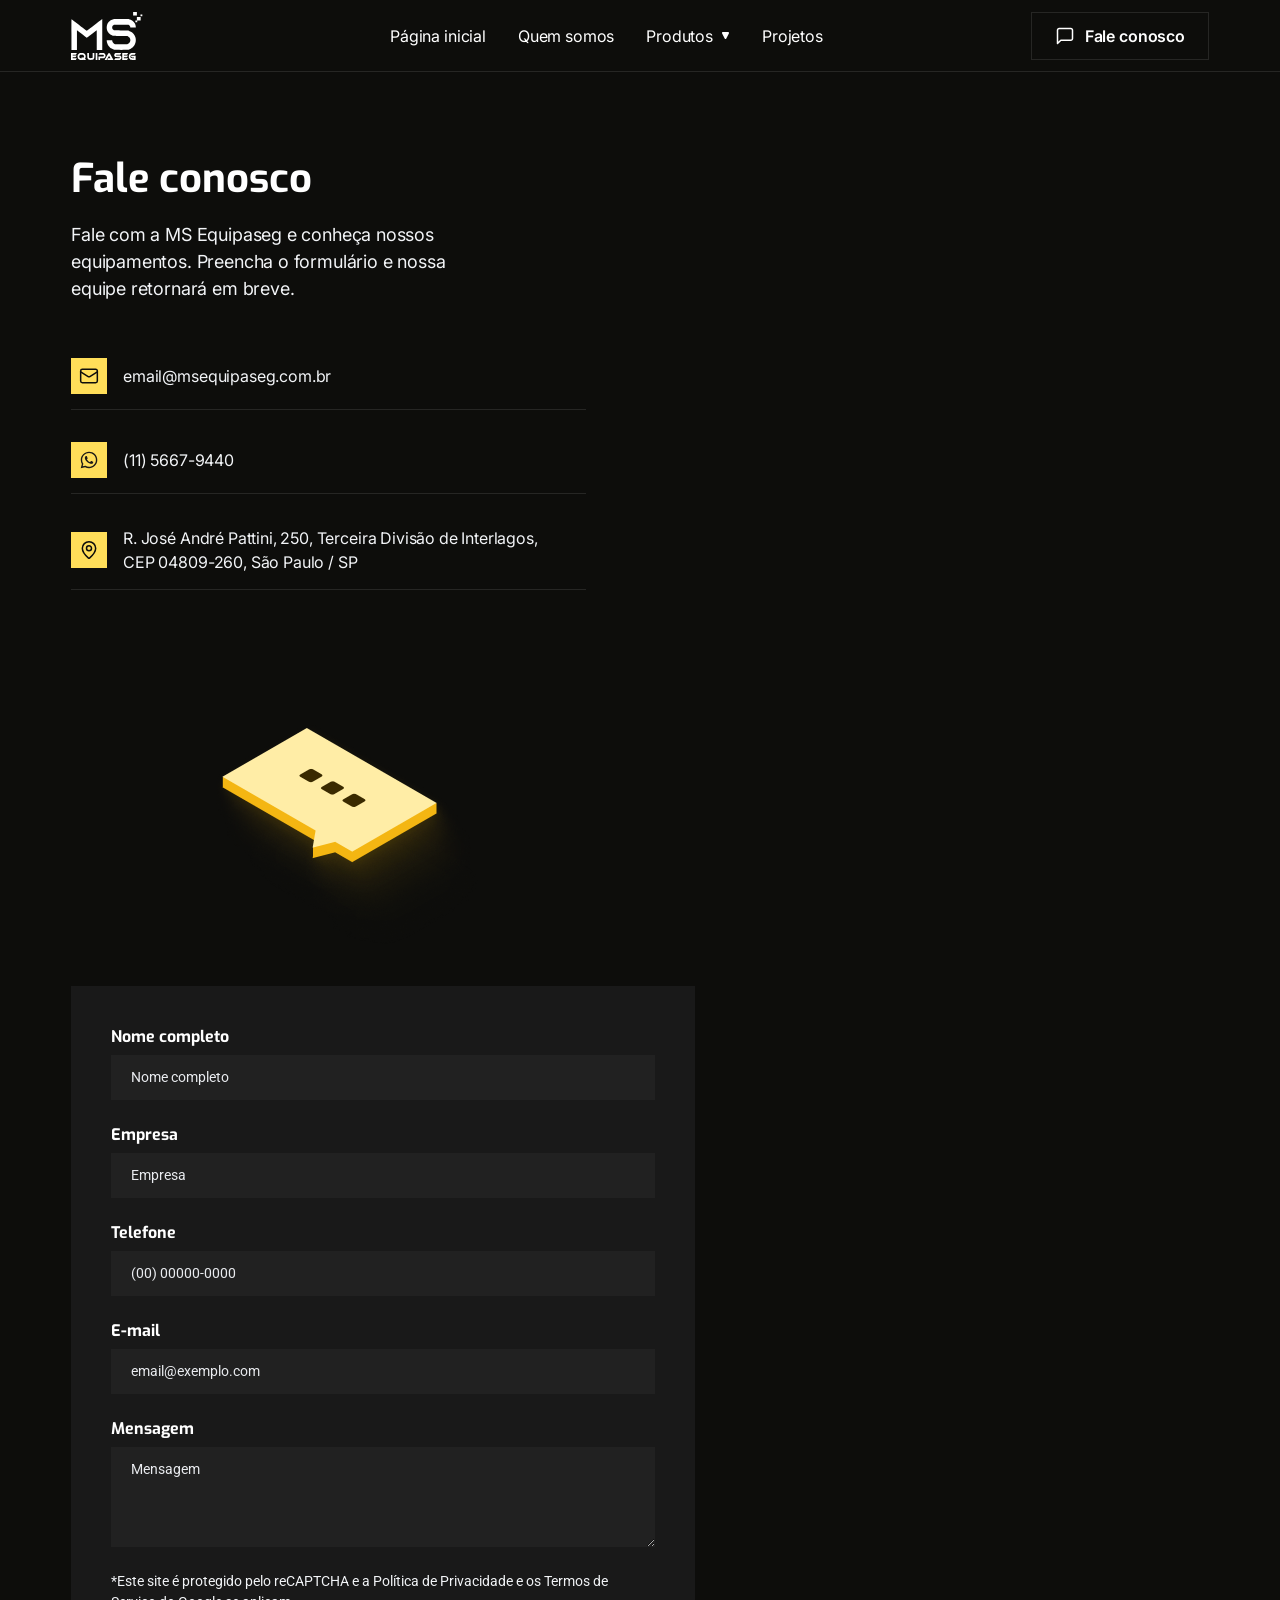
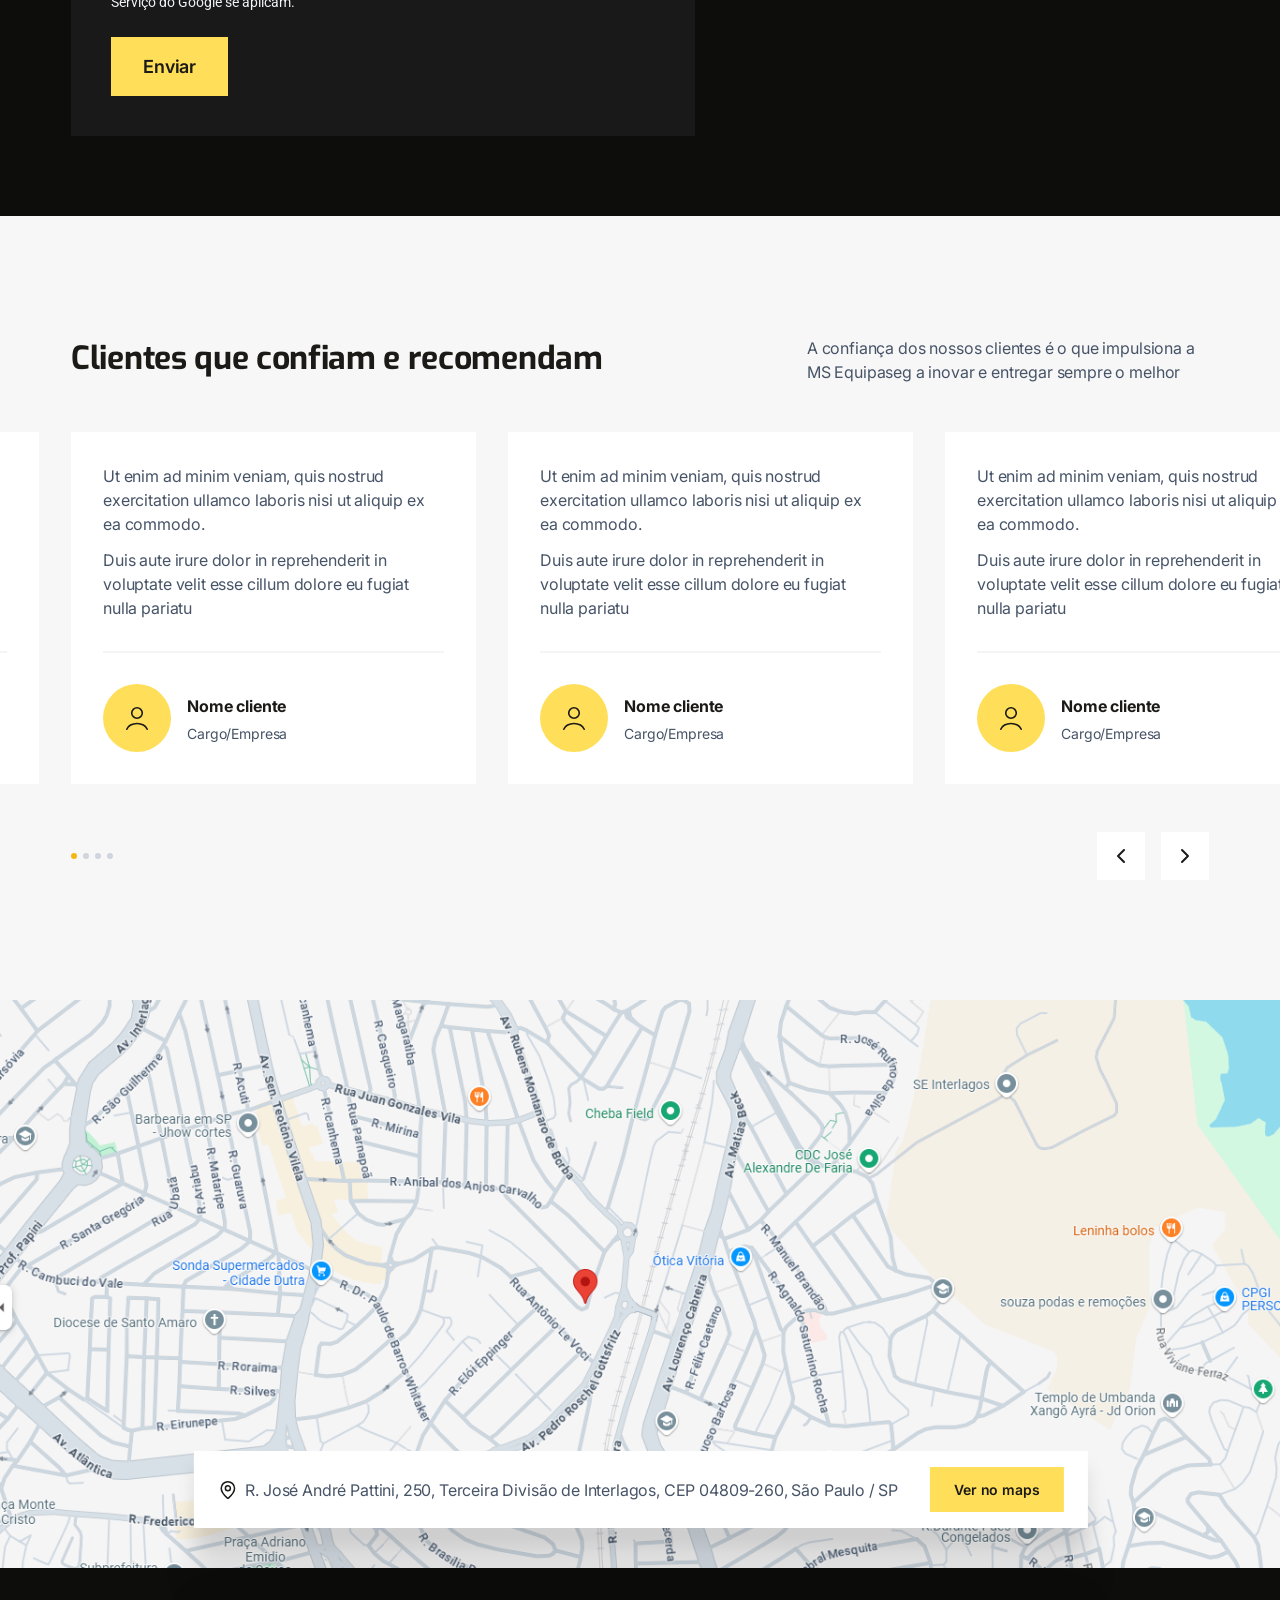
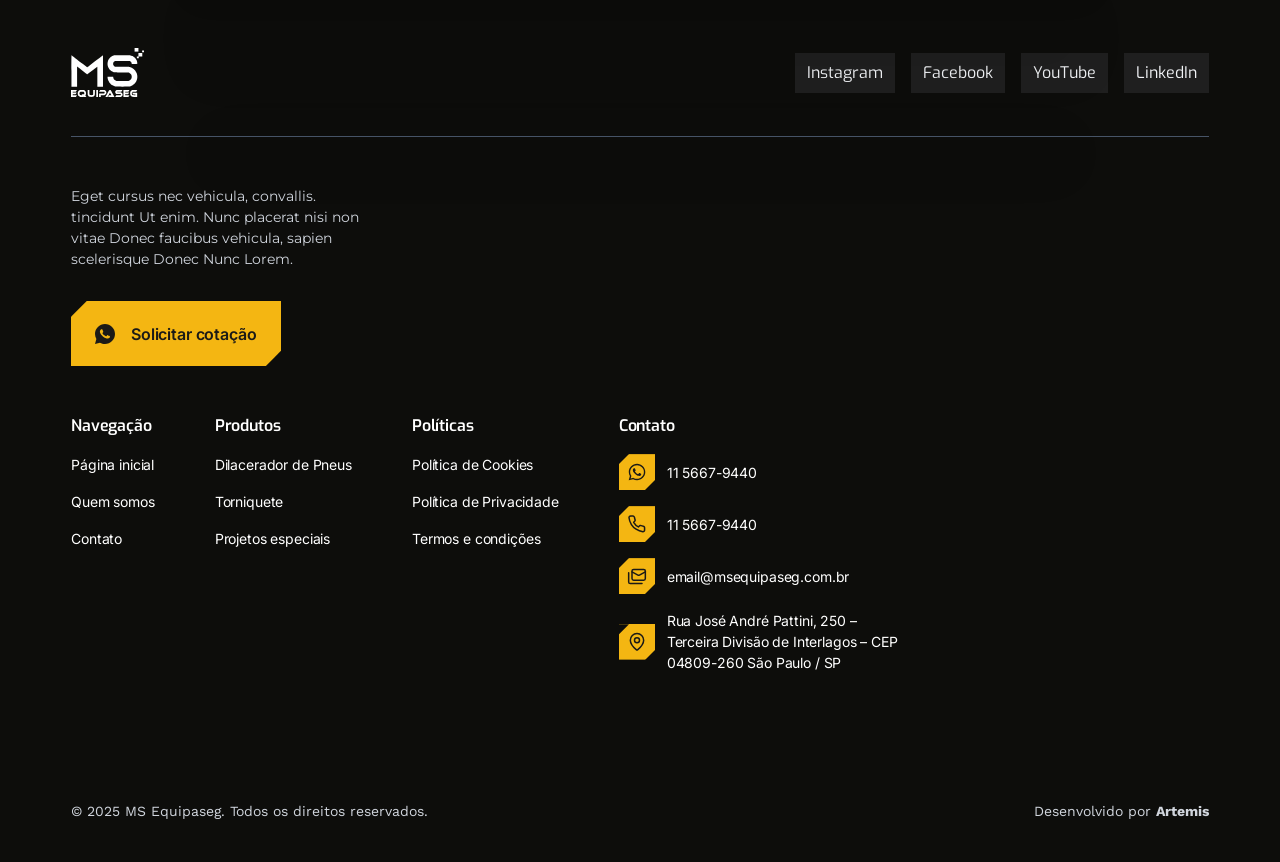
==== commit dbfa66f9: "Atualiza o site: videos na home, carrosseis automaticos e contatos reais - Home: secao "Videos em fu" ====
--- a/contato.html
+++ b/contato.html
@@ -20,12 +20,25 @@
         <img src="theme/ms-equipaseg/assets/images/logo-ms-equipaseg.svg" alt="MS Equipaseg" width="111" height="48">
       </a>
 
+      <button class="site-header__toggle" type="button" data-menu-toggle aria-expanded="false" aria-label="Abrir menu">
+        <span class="site-header__toggle-bar" aria-hidden="true"></span>
+        <span class="site-header__toggle-bar" aria-hidden="true"></span>
+        <span class="site-header__toggle-bar" aria-hidden="true"></span>
+      </button>
+
       <nav class="site-nav" aria-label="Menu principal">
         <ul class="site-nav__list">
           <li class="site-nav__item"><a class="site-nav__link" href="./">Página inicial</a></li>
           <li class="site-nav__item"><a class="site-nav__link" href="quem-somos.html">Quem somos</a></li>
-          <li class="site-nav__item"><a class="site-nav__link" href="./#produtos">Produtos<span class="site-nav__caret" aria-hidden="true"><img src="theme/ms-equipaseg/assets/images/icon-caret-down.svg" alt=""></span></a></li>
-          <li class="site-nav__item"><a class="site-nav__link" href="./#projetos">Projetos</a></li>
+          <li class="site-nav__item">
+            <a class="site-nav__link" href="produtos-alfa.html">Produtos<span class="site-nav__caret" aria-hidden="true"><img src="theme/ms-equipaseg/assets/images/icon-caret-down.svg" alt=""></span></a>
+            <ul class="sub-menu">
+              <li><a href="dilacerador-de-pneus.html">Dilacerador de Pneus</a></li>
+              <li><a href="torniquete.html">Torniquete</a></li>
+              <li><a href="controle-de-acesso.html">Controle de acesso</a></li>
+            </ul>
+          </li>
+          <li class="site-nav__item"><a class="site-nav__link" href="projetos.html">Projetos</a></li>
         </ul>
       </nav>
 
@@ -52,11 +65,11 @@
             </li>
             <li class="contatos__item">
               <span class="contatos__icon"><img src="theme/ms-equipaseg/assets/images/icon-whatsapp-contato.svg" alt="WhatsApp" width="20" height="20"></span>
-              <a class="contatos__text" href="https://wa.me/5511991111111">(11) 99111-1111</a>
+              <a class="contatos__text" href="https://wa.me/551156679440">(11) 5667-9440</a>
             </li>
             <li class="contatos__item">
               <span class="contatos__icon"><img src="theme/ms-equipaseg/assets/images/icon-endereco.svg" alt="Endereço" width="20" height="20"></span>
-              <span class="contatos__text">R. José André Pattini, 250, Terceira Divisão de Interlagos, São Paulo / SP</span>
+              <span class="contatos__text">R. José André Pattini, 250, Terceira Divisão de Interlagos, CEP&nbsp;04809-260, São Paulo / SP</span>
             </li>
           </ul>
 
@@ -187,9 +200,9 @@
       <div class="mapa__card">
         <p class="mapa__endereco">
           <img src="theme/ms-equipaseg/assets/images/icon-pin.svg" alt="" width="20" height="20">
-          <span>R. José André Pattini, 250, Terceira Divisão de Interlagos, São Paulo / SP</span>
+          <span>R. José André Pattini, 250, Terceira Divisão de Interlagos, CEP&nbsp;04809-260, São Paulo / SP</span>
         </p>
-        <a class="btn-solid btn-solid--xs" href="https://www.google.com/maps/search/?api=1&amp;query=R.+Jos%C3%A9+Andr%C3%A9+Pattini%2C+250%2C+S%C3%A3o+Paulo" target="_blank" rel="noopener"><span>Ver no maps</span></a>
+        <a class="btn-solid btn-solid--xs" href="https://www.google.com/maps/search/?api=1&amp;query=R.+Jos%C3%A9+Andr%C3%A9+Pattini%2C+250%2C+CEP+04809-260%2C+S%C3%A3o+Paulo" target="_blank" rel="noopener"><span>Ver no maps</span></a>
       </div>
     </section>
   </main>
@@ -231,7 +244,7 @@
             <ul class="footer-col__list">
               <li><a href="dilacerador-de-pneus.html">Dilacerador de Pneus</a></li>
               <li><a href="torniquete.html">Torniquete</a></li>
-              <li><a href="./#projetos">Projetos especiais</a></li>
+              <li><a href="projetos.html">Projetos especiais</a></li>
             </ul>
           </nav>
           <nav class="footer-col" aria-labelledby="rodape-politicas">
@@ -247,15 +260,15 @@
             <ul class="footer-contact">
               <li class="footer-contact__item">
                 <span class="footer-contact__icon"><img src="theme/ms-equipaseg/assets/images/icon-contato-whatsapp.svg" alt="WhatsApp" width="36" height="36"></span>
-                <a class="footer-contact__text" href="https://wa.me/5511999998989">11 99999-8989</a>
+                <a class="footer-contact__text" href="https://wa.me/551156679440">11 5667-9440</a>
               </li>
               <li class="footer-contact__item">
                 <span class="footer-contact__icon"><img src="theme/ms-equipaseg/assets/images/icon-contato-telefone.svg" alt="Telefone" width="36" height="36"></span>
-                <a class="footer-contact__text" href="tel:+551133334444">11 3333-4444</a>
+                <a class="footer-contact__text" href="tel:+551156679440">11 5667-9440</a>
               </li>
               <li class="footer-contact__item">
                 <span class="footer-contact__icon"><img src="theme/ms-equipaseg/assets/images/icon-contato-email.svg" alt="E-mail" width="36" height="36"></span>
-                <a class="footer-contact__text" href="mailto:email@exemplo.com.br">email@exemplo.com.br</a>
+                <a class="footer-contact__text" href="mailto:email@msequipaseg.com.br">email@msequipaseg.com.br</a>
               </li>
               <li class="footer-contact__item footer-contact__item--endereco">
                 <span class="footer-contact__icon"><img src="theme/ms-equipaseg/assets/images/icon-contato-endereco.svg" alt="Endereço" width="36" height="36"></span>
--- a/theme/ms-equipaseg/assets/css/main.css
+++ b/theme/ms-equipaseg/assets/css/main.css
@@ -427,6 +427,44 @@
   }
 }
 
+/* Botão do menu no mobile. Fora do Figma (só tem desktop): aparece abaixo de 860px. */
+
+.site-header__toggle {
+  display: none;
+  flex: none;
+  flex-direction: column;
+  align-items: center;
+  justify-content: center;
+  gap: 5px;
+  width: 44px;
+  height: 44px;
+  padding: 0;
+  border: 0;
+  background: none;
+  color: var(--color-white);
+  cursor: pointer;
+}
+
+.site-header__toggle-bar {
+  width: 24px;
+  height: 2px;
+  background: currentColor;
+  transition: transform 0.2s ease, opacity 0.2s ease;
+}
+
+/* Com o menu aberto, as três barras viram um X. */
+.site-header.is-open .site-header__toggle-bar:nth-child(1) {
+  transform: translateY(7px) rotate(45deg);
+}
+
+.site-header.is-open .site-header__toggle-bar:nth-child(2) {
+  opacity: 0;
+}
+
+.site-header.is-open .site-header__toggle-bar:nth-child(3) {
+  transform: translateY(-7px) rotate(-45deg);
+}
+
 .site-nav,
 .site-nav__list,
 .site-nav__item {
@@ -876,8 +914,11 @@
   overflow: hidden;
 }
 
+/* A foto sai para o lado e a próxima entra, como virar a página do livro: sai devagar, ganha
+   velocidade no meio e freia no fim, para o movimento não parecer de máquina. */
 .feature-media__slide {
-  transition: opacity 0.3s ease;
+  transform: translateX(var(--desliza, 0px));
+  transition: transform 0.65s cubic-bezier(0.65, 0, 0.35, 1);
 }
 
 .feature-media__slide:not(.is-active) {
@@ -913,7 +954,7 @@
   left: calc(50% - 1px);
   width: auto;
   height: 517px;
-  transform: translateX(-50%);
+  transform: translateX(calc(-50% + var(--desliza, 0px)));
 }
 
 .feature-media--placeholder {
@@ -973,7 +1014,8 @@
 
 /* Galerias: a etiqueta de cada foto vem logo depois dela no HTML; só a da foto ativa aparece. */
 .produtos .feature-media__tag {
-  transition: opacity 0.3s ease;
+  transform: translateX(var(--desliza, 0px));
+  transition: transform 0.65s cubic-bezier(0.65, 0, 0.35, 1);
 }
 
 .produtos .feature-media__slide:not(.is-active) + .feature-media__tag {
@@ -988,7 +1030,85 @@
   width: 100%;
   height: 100%;
   object-fit: cover;
-  transform: none;
+  transform: translateX(var(--desliza, 0px));
+}
+
+/* Vídeos em funcionamento — não existe no Figma (pedido do usuário em 12/09/2026, copiando a seção do
+   site no ar). Mesmo ritmo de espaçamento das outras seções; três capas 16:9 que viram player no clique. */
+
+.videos__head {
+  padding-block: 100px 60px;
+}
+
+.videos__lista {
+  display: grid;
+  /* Três colunas em 1440px; vira duas e depois uma quando falta largura. */
+  grid-template-columns: repeat(auto-fit, minmax(300px, 1fr));
+  gap: 32px;
+  padding-bottom: 100px;
+}
+
+.video-capa {
+  position: relative;
+  display: block;
+  width: 100%;
+  aspect-ratio: 16 / 9;
+  padding: 0;
+  border: 0;
+  overflow: hidden;
+  background: var(--color-media-dark);
+  cursor: pointer;
+}
+
+.video-capa__foto {
+  width: 100%;
+  height: 100%;
+  object-fit: cover;
+  transition: transform 0.4s ease;
+}
+
+.video-capa__play {
+  position: absolute;
+  top: 50%;
+  left: 50%;
+  width: 72px;
+  height: 72px;
+  transform: translate(-50%, -50%);
+  transition: transform 0.2s ease;
+}
+
+@media (hover: hover) {
+  .video-capa:hover .video-capa__foto {
+    transform: scale(1.04);
+  }
+
+  .video-capa:hover .video-capa__play {
+    transform: translate(-50%, -50%) scale(1.08);
+  }
+}
+
+.video-capa:active .video-capa__play {
+  transform: translate(-50%, -50%) scale(0.96);
+}
+
+/* Player que entra no lugar da capa depois do clique. */
+.videos__player {
+  display: block;
+  width: 100%;
+  aspect-ratio: 16 / 9;
+  border: 0;
+}
+
+@media (prefers-reduced-motion: reduce) {
+  html .video-capa:hover .video-capa__foto,
+  html .video-capa:hover .video-capa__play,
+  html .video-capa:active .video-capa__play {
+    transform: translate(-50%, -50%);
+  }
+
+  html .video-capa:hover .video-capa__foto {
+    transform: none;
+  }
 }
 
 /* 7–8 · Projetos especiais — Figma 5275:793, 5275:796 */
@@ -1183,7 +1303,8 @@
 .depoimentos__track {
   display: flex;
   gap: 32px;
-  transition: transform 0.4s ease;
+  /* Passo longo e macio: sai devagar, corre no meio e freia no fim. */
+  transition: transform 0.7s cubic-bezier(0.65, 0, 0.35, 1);
 }
 
 .depoimento {
@@ -1239,10 +1360,6 @@
   overflow: hidden;
   border-radius: 50%;
   background: var(--color-yellow);
-}
-
-.depoimento:nth-child(4n) .depoimento__avatar {
-  background: var(--color-yellow-pale);
 }
 
 .depoimento__avatar-icon {
@@ -1699,7 +1816,7 @@
 .galeria__track {
   display: flex;
   gap: 32px;
-  transition: transform 0.4s ease;
+  transition: transform 0.7s cubic-bezier(0.65, 0, 0.35, 1);
 }
 
 .galeria__item {
@@ -2287,11 +2404,74 @@
   }
 }
 
+/* Header no mobile: ficam o logo e o botão; o menu e o "Fale conosco" abrem embaixo. */
 @media (max-width: 859px) {
-  .site-nav {
+  .site-header__inner {
+    flex-wrap: wrap;
+    height: auto;
+    min-height: 71px;
+  }
+
+  .site-header__toggle {
+    display: flex;
+  }
+
+  .site-nav,
+  .site-header__inner > .btn-outline {
     display: none;
   }
-}
+
+  .site-header.is-open .site-nav {
+    display: block;
+    width: 100%;
+    padding-block: 8px 4px;
+    border-top: 1px solid var(--color-line-dark);
+  }
+
+  .site-header.is-open .site-header__inner > .btn-outline {
+    display: inline-flex;
+    margin-bottom: 16px;
+  }
+
+  .site-nav__list {
+    flex-direction: column;
+    gap: 0;
+  }
+
+  .site-nav__item {
+    display: block;
+  }
+
+  .site-nav__link {
+    padding-block: 12px;
+  }
+
+  /* Na lista vertical o traço amarelo não tem a borda do header para encostar. */
+  .site-nav__list > .site-nav__item > .site-nav__link::after,
+  .site-nav__caret {
+    display: none;
+  }
+
+  /* Submenu sempre aberto e indentado, sem a caixa flutuante do desktop. */
+  .site-nav .sub-menu {
+    position: static;
+    min-width: 0;
+    padding: 0 0 4px 16px;
+    border: 0;
+    visibility: visible;
+    opacity: 1;
+    transform: none;
+  }
+
+  .site-nav .sub-menu::before {
+    content: none;
+  }
+
+  .site-nav .sub-menu a {
+    padding: 10px 0;
+  }
+}
+
 
 @media (max-width: 767px) {
   .feature-list__text--nowrap {
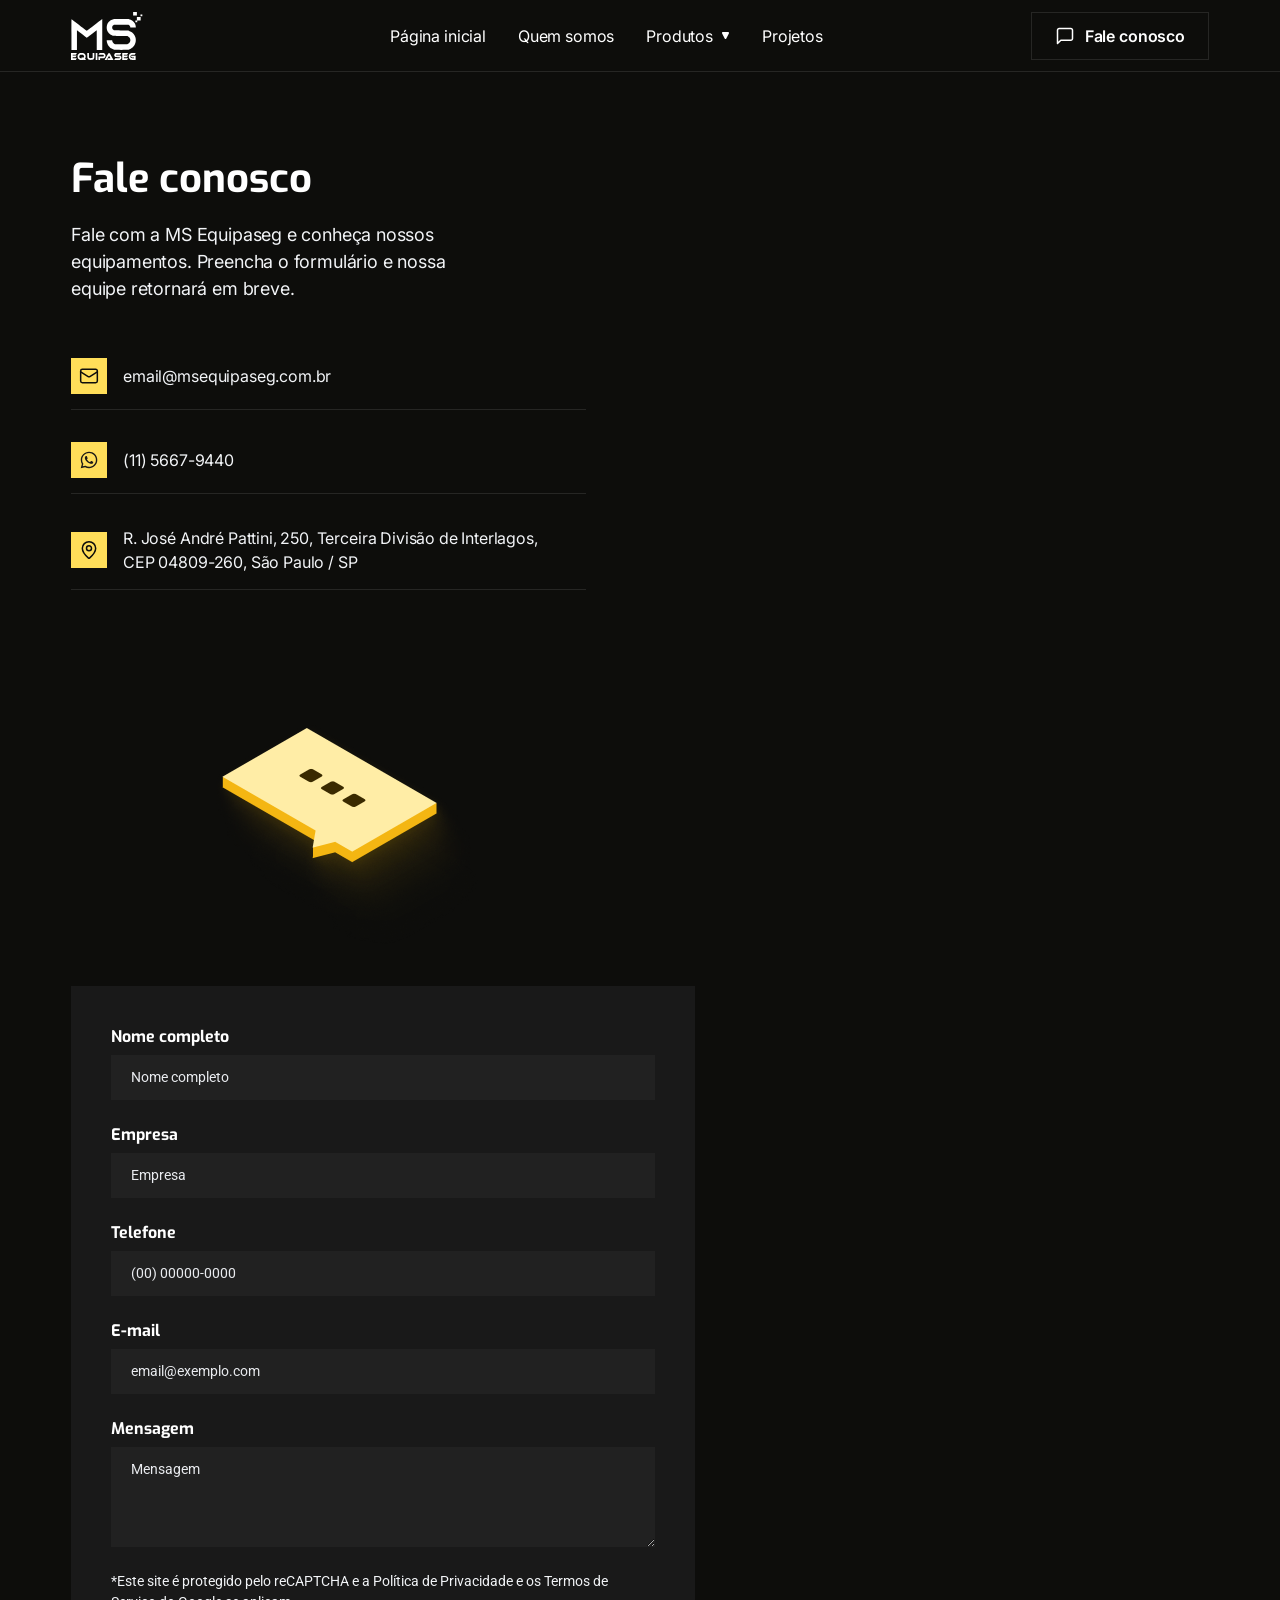
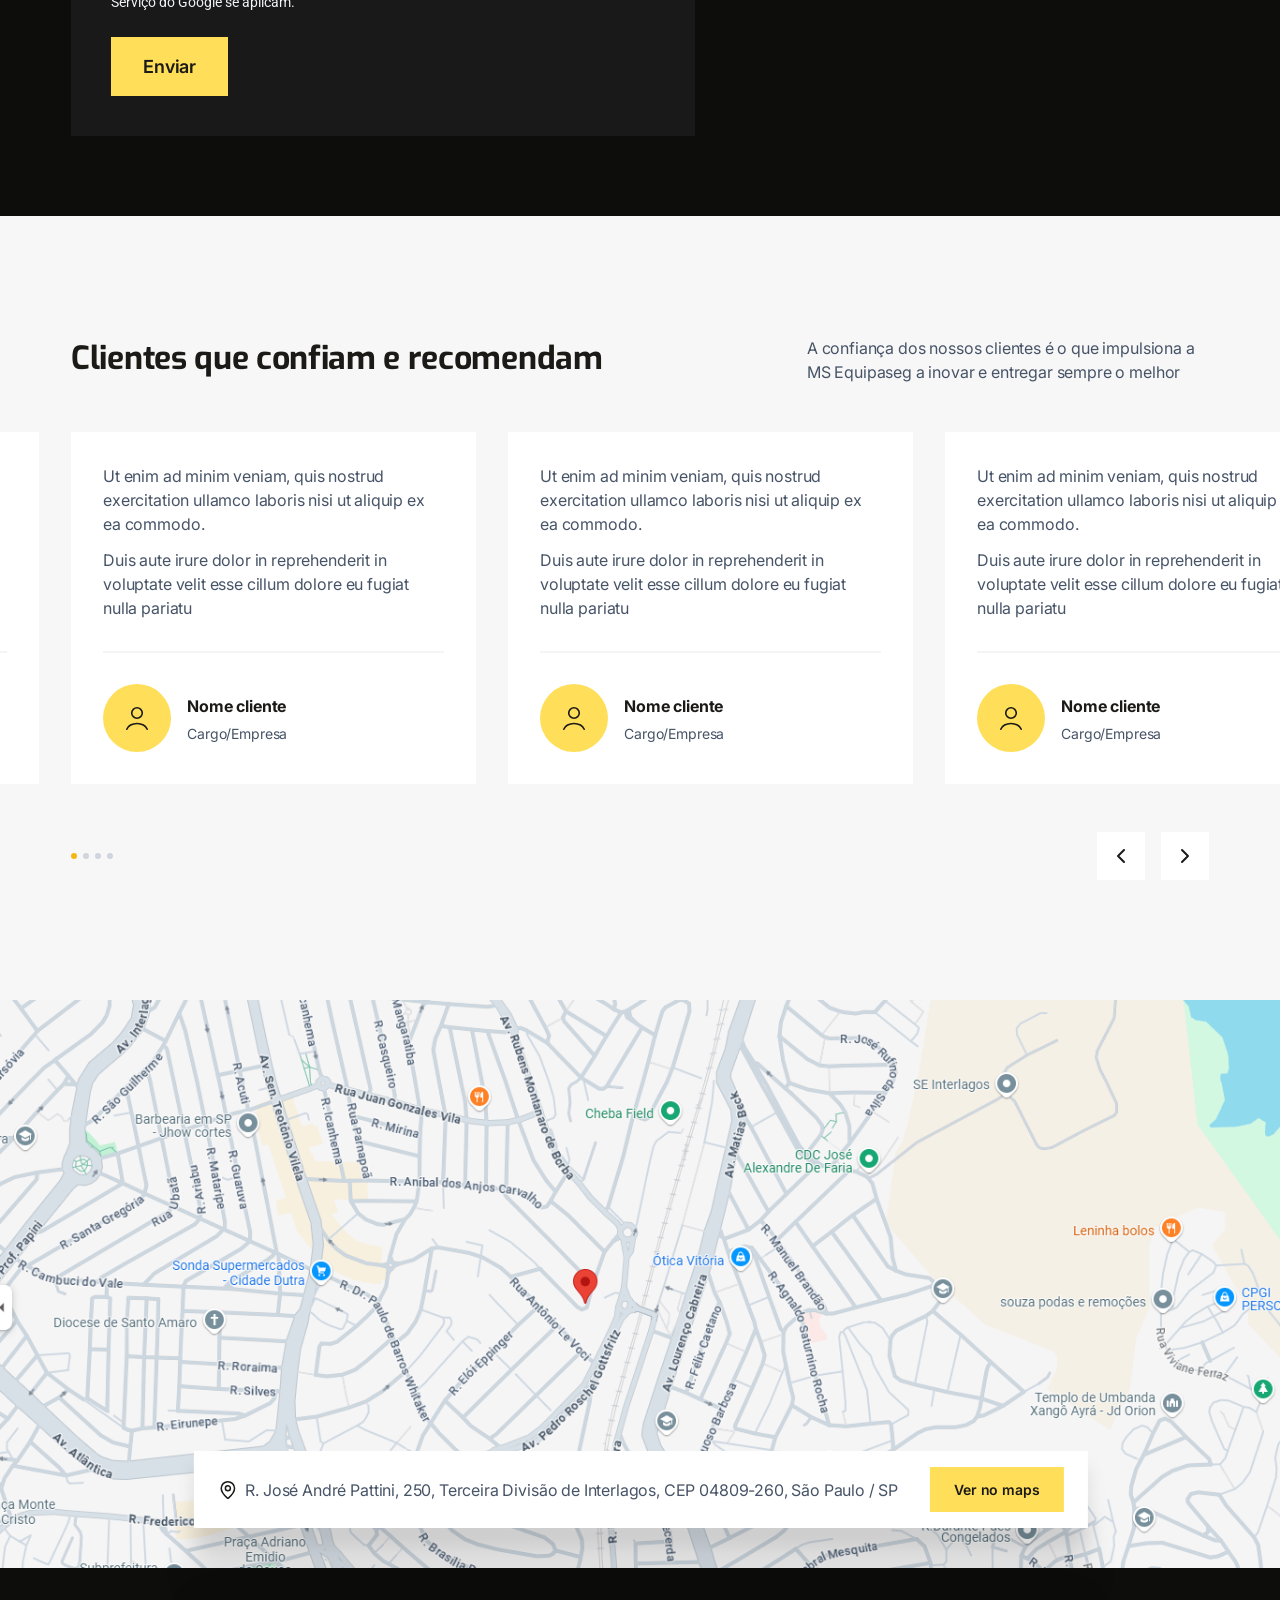
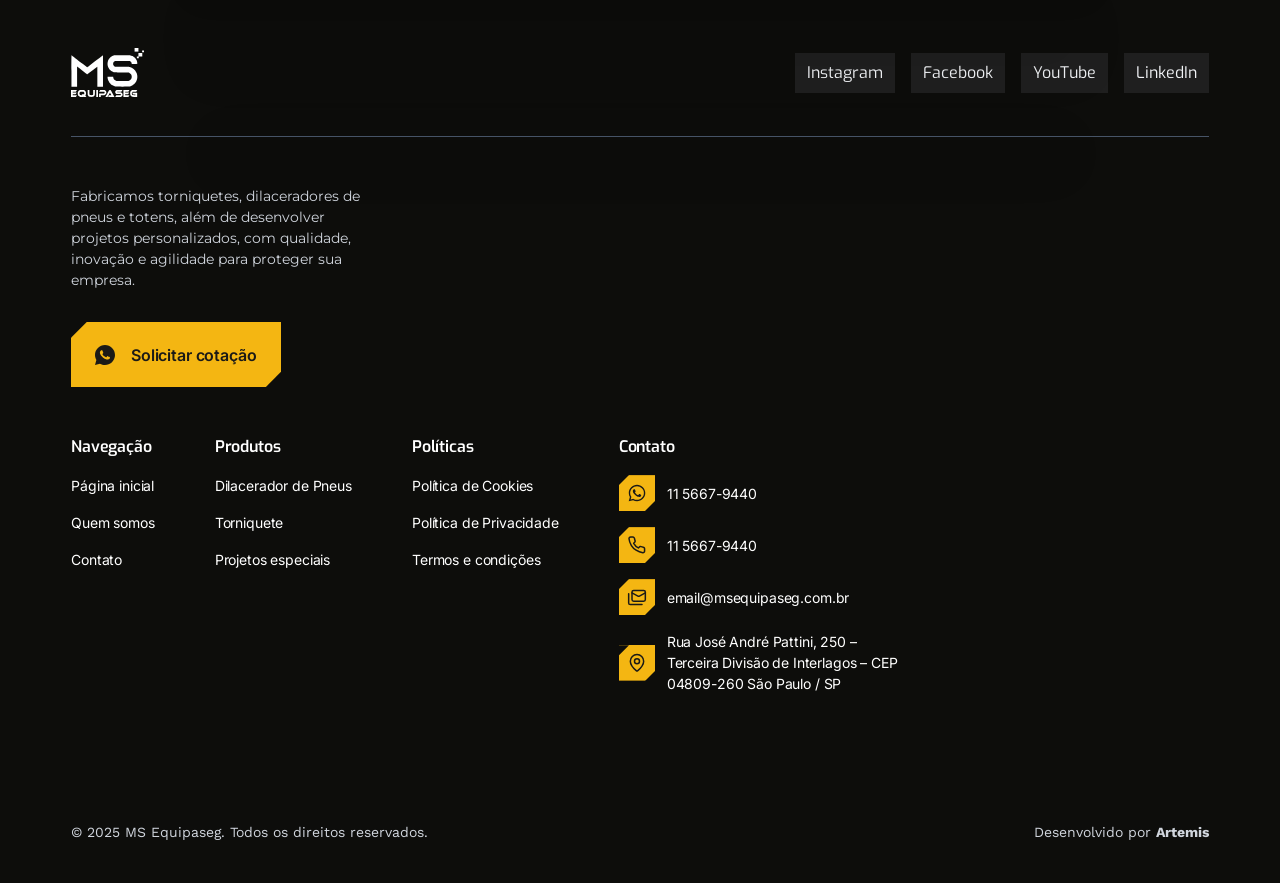
==== commit b822d349: "Atualiza o site: textos do briefing da cliente, Totens e cotação pelo WhatsApp - Textos novos da cli" ====
--- a/contato.html
+++ b/contato.html
@@ -223,8 +223,8 @@
 
       <div class="site-footer__main">
         <div class="site-footer__about">
-          <p class="site-footer__desc">Eget cursus nec vehicula, convallis. tincidunt Ut enim. Nunc placerat nisi non vitae Donec faucibus vehicula, sapien scelerisque Donec Nunc Lorem.</p>
-          <a class="cta cta--sm" href="#formulario">
+          <p class="site-footer__desc">Fabricamos torniquetes, dilaceradores de pneus e totens, além de desenvolver projetos personalizados, com qualidade, inovação e agilidade para proteger sua empresa.</p>
+          <a class="cta cta--sm" href="https://wa.me/551156679440?text=Ol%C3%A1!%20Vim%20do%20site%2C%20gostaria%20de%20mais%20informa%C3%A7%C3%B5es" target="_blank" rel="noopener">
             <img class="cta__icon" src="theme/ms-equipaseg/assets/images/icon-whatsapp-dark.svg" alt="" width="20" height="20">
             <span>Solicitar cotação</span>
           </a>
--- a/theme/ms-equipaseg/assets/css/main.css
+++ b/theme/ms-equipaseg/assets/css/main.css
@@ -331,6 +331,78 @@
   background-image: url('../images/cta-shape-142.svg');
 }
 
+/* Botão "Baixar informações" dos cards de modelo (Dilacerador, Torniquete, Controle de acesso).
+   Não existe no Figma: no lugar do "Baixar manual", abre a lista com manual, catálogo e
+   infraestrutura civil e elétrica. O `main.js` fecha a lista com clique fora e com Esc. */
+.menu-baixar {
+  position: relative;
+  flex: none;
+}
+
+.menu-baixar__botao {
+  gap: 8px;
+  cursor: pointer;
+  list-style: none;
+}
+
+.menu-baixar__botao::-webkit-details-marker {
+  display: none;
+}
+
+/* Rótulo de 128px + seta pedem mais que os 142px do CTA: o shape de 188px mantém os cantos de 12px. */
+.menu-baixar__botao.cta--xs {
+  width: 188px;
+  background-image: url('../images/cta-shape-188.svg');
+}
+
+.menu-baixar__botao.btn-solid--sm {
+  padding-inline: 16px;
+}
+
+.menu-baixar__botao .menu-baixar__seta {
+  flex: none;
+  width: 8px;
+  height: 7px;
+  transition: transform 0.2s ease;
+}
+
+.menu-baixar[open] .menu-baixar__seta {
+  transform: rotate(180deg);
+}
+
+/* Mesmo visual do submenu do header. */
+.menu-baixar__lista {
+  position: absolute;
+  top: calc(100% + 8px);
+  right: 0;
+  z-index: 20;
+  min-width: 260px;
+  padding: 8px 0;
+  border: 1px solid var(--color-line-dark);
+  background: var(--color-black);
+  box-shadow: 0 12px 24px var(--color-overlay);
+}
+
+/* Com o botão encostado à esquerda (cards empilhados), a lista abre para a direita. */
+.menu-baixar__lista--direita {
+  right: auto;
+  left: 0;
+}
+
+.menu-baixar__lista a {
+  display: block;
+  padding: 10px 20px;
+  color: var(--color-white);
+  font-size: 15px;
+  line-height: 1.5;
+  white-space: nowrap;
+  transition: color 0.2s ease;
+}
+
+.menu-baixar__lista a:hover {
+  color: var(--color-yellow);
+}
+
 /* Setas: um ícone para ativo e outro para inativo, espelhados conforme a direção. */
 .arrow-btn {
   display: grid;
@@ -1036,8 +1108,17 @@
 /* Vídeos em funcionamento — não existe no Figma (pedido do usuário em 12/09/2026, copiando a seção do
    site no ar). Mesmo ritmo de espaçamento das outras seções; três capas 16:9 que viram player no clique. */
 
+/* Fundo preto (pedido do usuário em 12/09/2026): mesmo preto do header e do rodapé. */
+.videos {
+  background: var(--color-black);
+}
+
 .videos__head {
   padding-block: 100px 60px;
+}
+
+.videos .section-title {
+  color: var(--color-white);
 }
 
 .videos__lista {
@@ -2129,10 +2210,13 @@
   justify-content: space-between;
 }
 
-/* Só no Torniquete o card alto é preto (Figma 5253:1708). */
-.bento-card--escuro {
-  background: var(--color-black-pure);
-  color: var(--color-white);
+/* Card alto com a foto do produto em cima e o texto no pé. Fora do Figma, a pedido do usuário
+   (13/09/2026): no Figma o card alto só tinha ícone e texto, e sobrava um vazio grande. O fundo
+   tem a cor do fundo das fotos (#1b1c20), então a foto não mostra borda. */
+.bento-card--foto {
+  justify-content: space-between;
+  background: var(--color-media-dark);
+  color: var(--gray-03);
 }
 
 .bento-card__icon {
@@ -2145,8 +2229,18 @@
   background: var(--color-yellow-soft);
 }
 
-.bento-card--escuro .bento-card__icon {
-  background: var(--color-placeholder-start);
+/* Foto até a borda do card (desconta o padding de 24px), com o pé esmaecido para as linhas do
+   fundo não terminarem num corte seco. */
+.bento-card__foto {
+  display: block;
+  flex: none;
+  width: calc(100% + 48px);
+  max-width: none;
+  height: 268px;
+  margin: -24px -24px 0;
+  object-fit: cover;
+  object-position: center top;
+  mask-image: linear-gradient(to bottom, var(--color-black-pure) calc(100% - 48px), transparent);
 }
 
 .bento-card__icon img {
@@ -2283,6 +2377,12 @@
     flex: 1 1 100%;
     height: auto;
     min-height: 192px;
+  }
+
+  /* Card com foto em largura cheia: a foto mantém o tamanho do desktop, centralizada. */
+  .bento-card__foto {
+    width: min(100% + 48px, 296px);
+    margin-inline: auto;
   }
 }
 
@@ -2495,4 +2595,9 @@
   .cta-final__media {
     display: none;
   }
-}
+
+  /* Os créditos do rodapé não cabem numa linha só em telas estreitas (em 360px passavam da tela). */
+  .site-footer__credits p {
+    white-space: normal;
+  }
+}
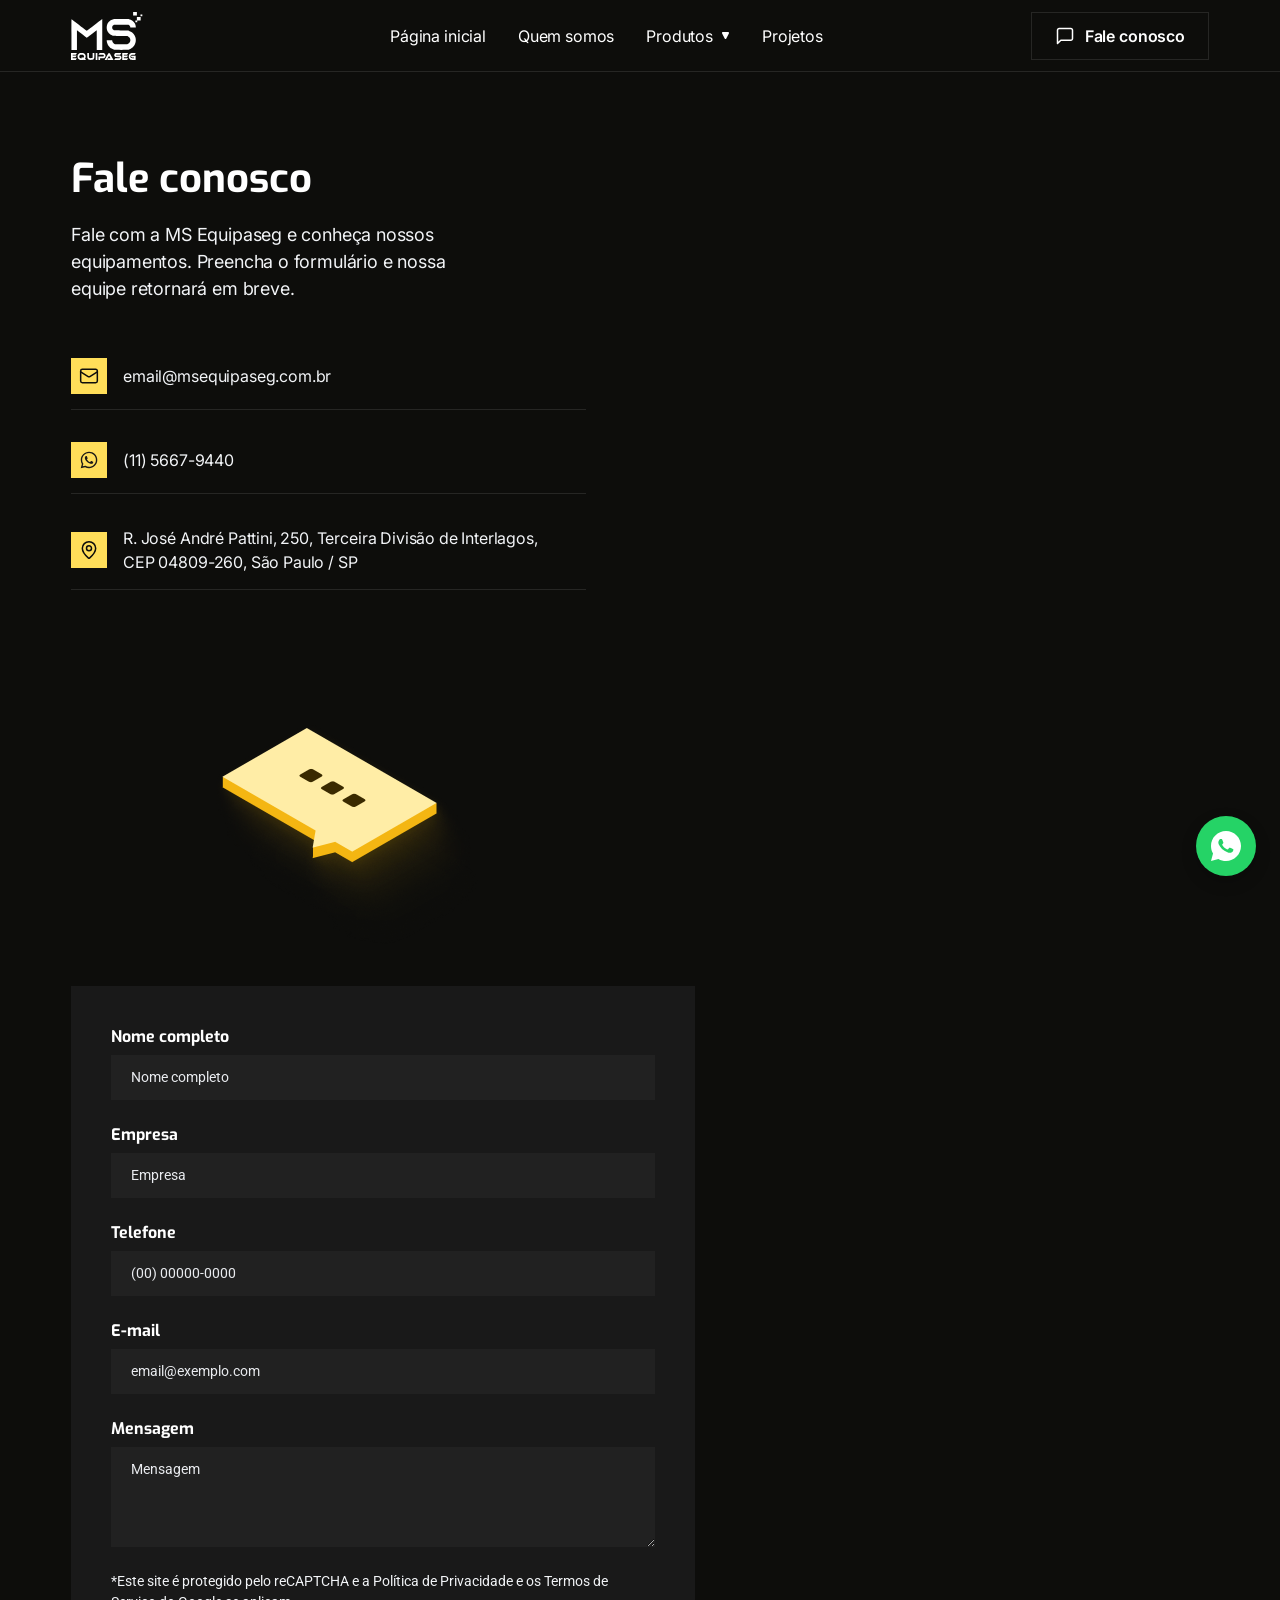
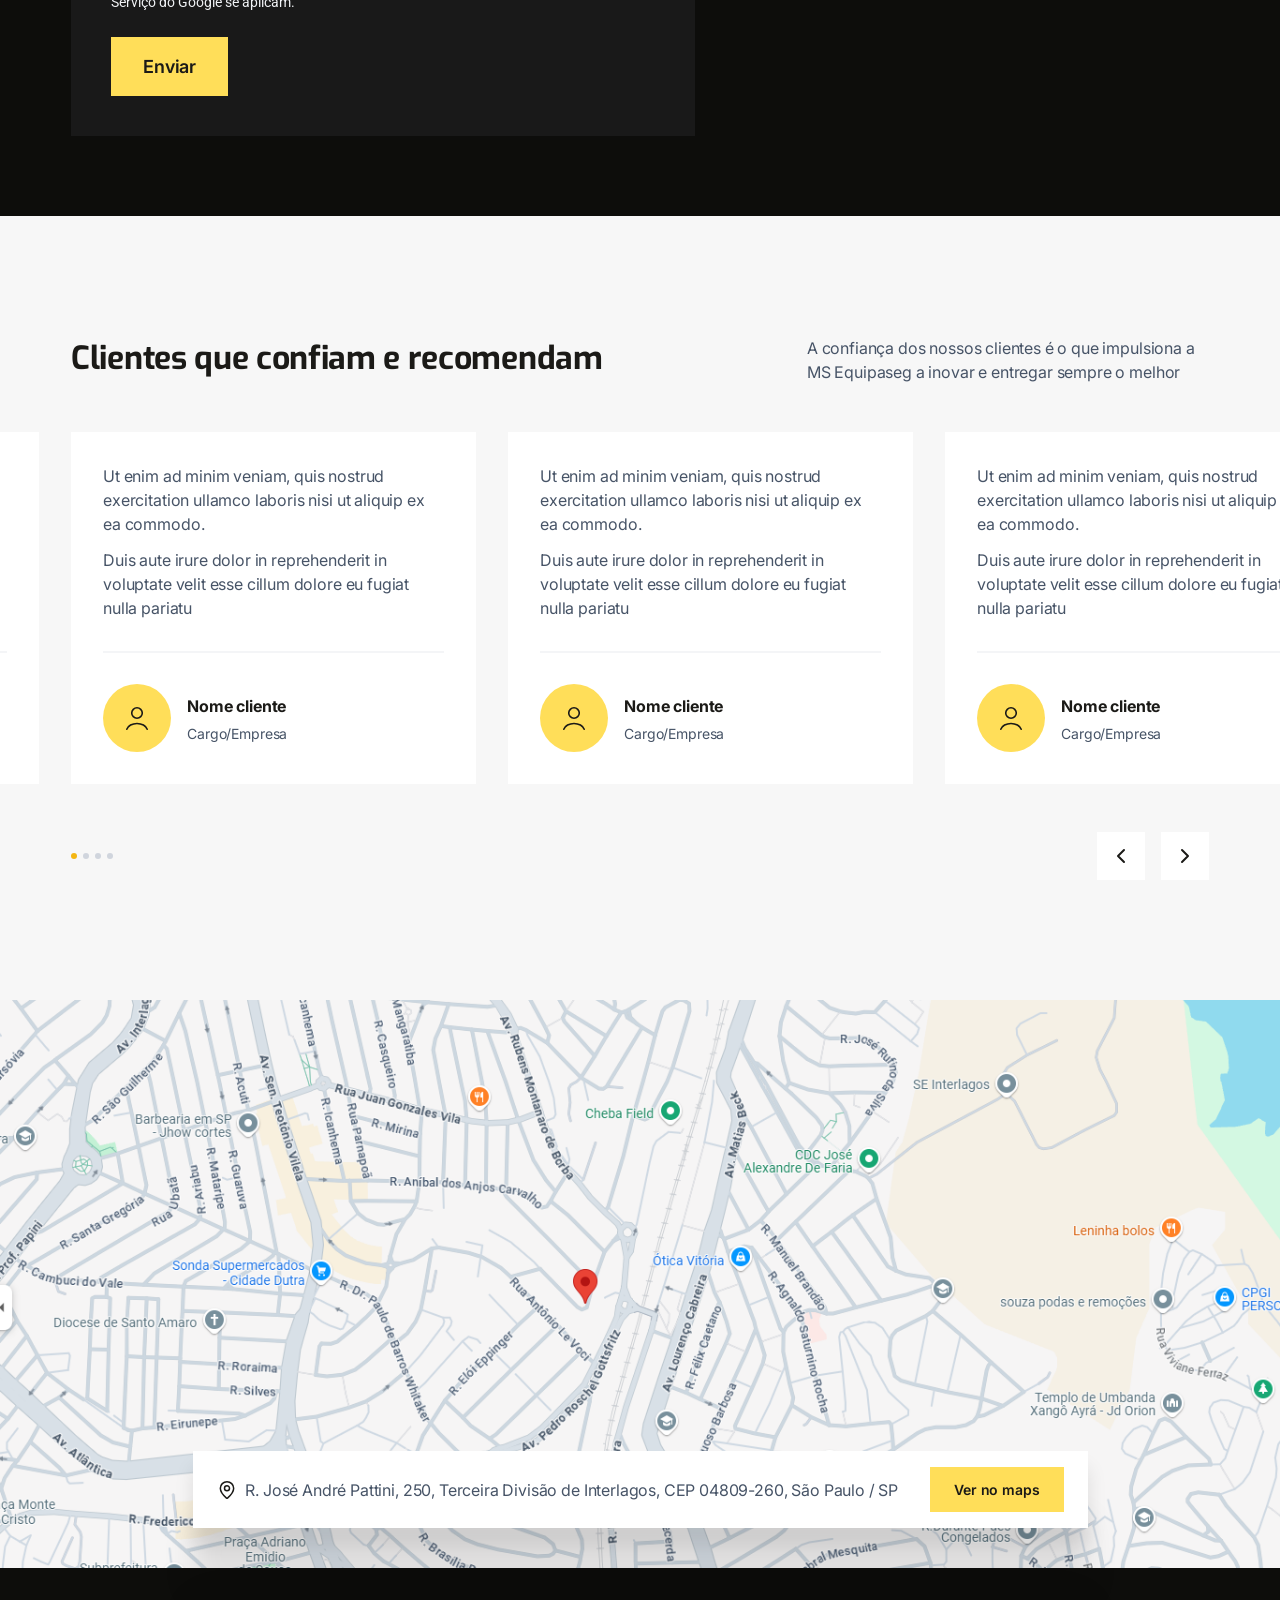
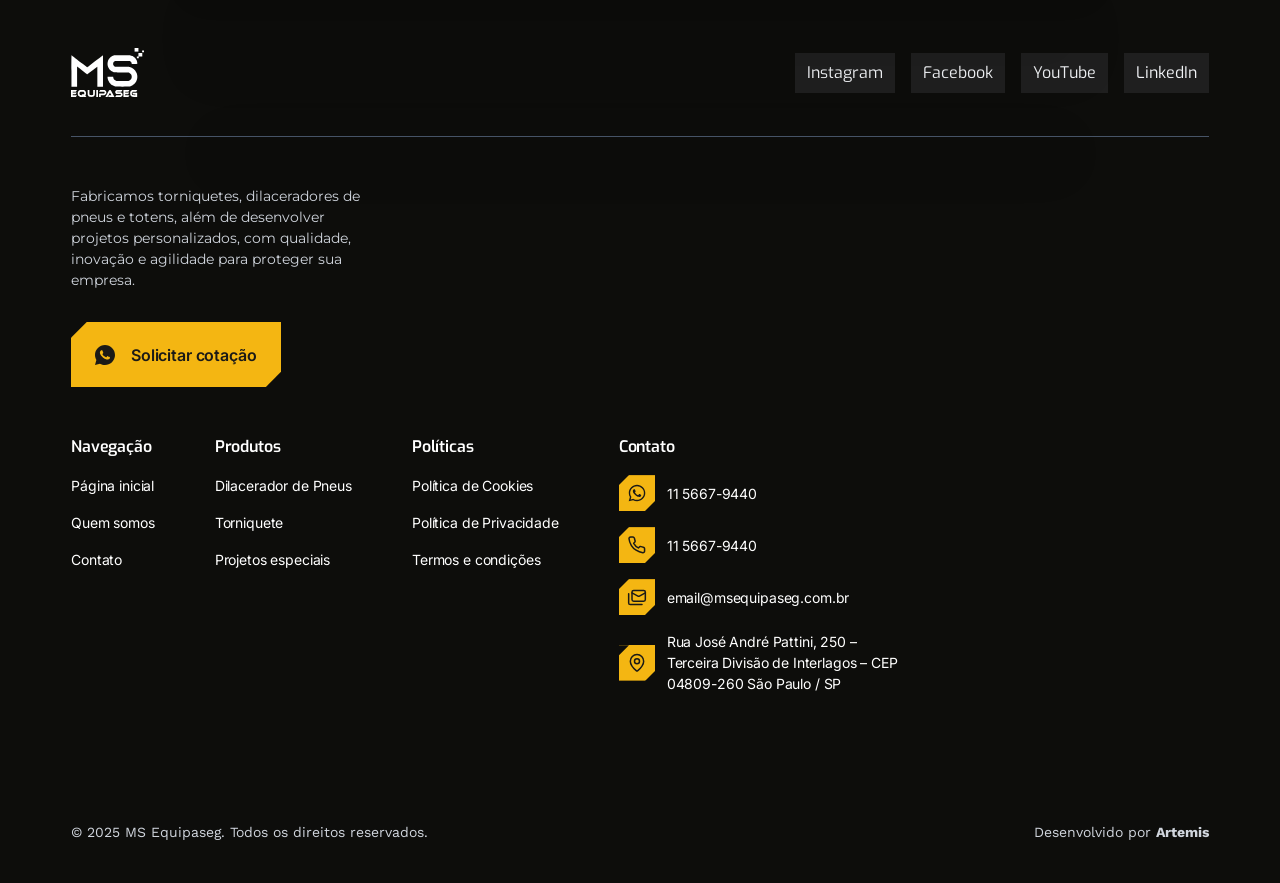
==== commit 45c0b06e: "Celular igual ao site atual e botão flutuante do WhatsApp nas 8 páginas Co-Authored-By: Claude Opus " ====
--- a/contato.html
+++ b/contato.html
@@ -286,6 +286,10 @@
     </div>
   </footer>
 
+  <a class="whatsapp-flutuante" href="https://wa.me/551156679440?text=Ol%C3%A1!%20Vim%20do%20site%2C%20gostaria%20de%20mais%20informa%C3%A7%C3%B5es" target="_blank" rel="noopener" aria-label="Falar com a MS Equipaseg no WhatsApp">
+    <img src="theme/ms-equipaseg/assets/images/icon-whatsapp-light.svg" alt="" width="30" height="30">
+  </a>
+
   <script src="theme/ms-equipaseg/assets/js/main.js" defer></script>
   <script src="tools/overlay.js" defer></script>
 </body>
--- a/theme/ms-equipaseg/assets/css/main.css
+++ b/theme/ms-equipaseg/assets/css/main.css
@@ -40,6 +40,7 @@
   --color-overlay: rgba(0, 0, 0, 0.2);
   --color-line-clara: rgba(255, 255, 255, 0.15);
   --color-input-bg: #212121;
+  --color-whatsapp: #25d366;
   --gray-01: #f2f4f7;
   --gray-02: #eaecf0;
   --gray-03: #d0d5dd;
@@ -66,6 +67,8 @@
 
 html {
   -webkit-text-size-adjust: 100%;
+  /* Âncoras (#modelos, #sobre…) param abaixo do cabeçalho fixo: 71px + 1px de borda. */
+  scroll-padding-top: 72px;
 }
 
 body {
@@ -119,7 +122,7 @@
   position: absolute;
   top: 8px;
   left: 8px;
-  z-index: 100;
+  z-index: 110;
   padding: 8px 16px;
   background: var(--color-yellow);
   color: var(--color-ink);
@@ -243,6 +246,54 @@
   background-color: var(--color-line-dark-hover);
 }
 
+/* Botão flutuante do WhatsApp (igual ao site atual, pedido do usuário em 14/09/2026): fica no canto de baixo em todas
+   as páginas e acompanha a rolagem. z-index abaixo do cabeçalho fixo (100), para o menu aberto ficar por cima. */
+.whatsapp-flutuante {
+  position: fixed;
+  right: 24px;
+  bottom: 24px;
+  z-index: 90;
+  display: grid;
+  place-items: center;
+  width: 60px;
+  height: 60px;
+  border-radius: 50%;
+  background: var(--color-whatsapp);
+  box-shadow: 0 6px 16px var(--color-overlay);
+  transition: transform 0.2s ease, filter 0.2s ease, opacity 0.2s ease, visibility 0.2s;
+}
+
+.whatsapp-flutuante img {
+  width: 30px;
+  height: 30px;
+}
+
+@media (hover: hover) {
+  .whatsapp-flutuante:hover {
+    filter: brightness(1.06);
+    transform: translateY(-2px);
+  }
+}
+
+.whatsapp-flutuante:active {
+  filter: brightness(0.94);
+  transform: translateY(1px);
+}
+
+/* No fim da página o botão sai de cena: ali ele cobria o "Desenvolvido por Artemis" dos créditos (4px em 1440,
+   41px em 768 e 30px em 320). O main.js liga a classe enquanto os créditos estão na tela. */
+.whatsapp-flutuante--escondido {
+  opacity: 0;
+  visibility: hidden;
+}
+
+@media (prefers-reduced-motion: reduce) {
+  html .whatsapp-flutuante:hover,
+  html .whatsapp-flutuante:active {
+    transform: none;
+  }
+}
+
 /* CTA recortado (Figma "CTA" 5288:1543): shape exportado do Figma como fundo. */
 .cta {
   display: inline-flex;
@@ -466,9 +517,12 @@
 
 /* 1 · Header — Figma 7020:1080 */
 
+/* Fica sempre no topo ao rolar, em todas as páginas e no celular (pedido do usuário, 14/09/2026). O z-index
+   fica acima de tudo do conteúdo (o maior é 20, das listas suspensas) e abaixo do "Pular para o conteúdo". */
 .site-header {
-  position: relative;
-  z-index: 10;
+  position: sticky;
+  top: 0;
+  z-index: 100;
   background: var(--color-black);
   border-bottom: 1px solid var(--color-line-dark);
 }
@@ -1124,7 +1178,8 @@
 .videos__lista {
   display: grid;
   /* Três colunas em 1440px; vira duas e depois uma quando falta largura. */
-  grid-template-columns: repeat(auto-fit, minmax(300px, 1fr));
+  /* min(300px, 100%): em telas de 320px a coluna encolhe junto com a área útil, sem rolagem lateral. */
+  grid-template-columns: repeat(auto-fit, minmax(min(300px, 100%), 1fr));
   gap: 32px;
   padding-bottom: 100px;
 }
@@ -2442,9 +2497,10 @@
 }
 
 @media (max-width: 1279px) {
+  /* Empilhado: texto, lista e botão primeiro e as fotos embaixo, como no site atual (pedido do usuário em 14/09/2026). */
   .feature-card,
   .feature-card--media-left {
-    flex-direction: column-reverse;
+    flex-direction: column;
     align-items: stretch;
     gap: 40px;
     width: auto;
@@ -2510,6 +2566,18 @@
     flex-wrap: wrap;
     height: auto;
     min-height: 71px;
+  }
+
+  /* No celular o cabeçalho tem 73px (logo de 48px + 24px de respiro + 1px de borda). */
+  html {
+    scroll-padding-top: 73px;
+  }
+
+  /* Menu aberto num celular deitado: o cabeçalho fixo não passa da altura da tela e rola por dentro. */
+  .site-header.is-open {
+    max-height: 100vh;
+    max-height: 100dvh;
+    overflow-y: auto;
   }
 
   .site-header__toggle {
@@ -2587,17 +2655,596 @@
     gap: 16px;
   }
 
+  /* Celular igual ao site atual (pedido do usuário em 14/09/2026): texto e botão primeiro, foto depois, nunca texto
+     por cima de foto. */
+
+  /* Topo: fundo preto com o texto e o botão; a foto vem embaixo, na largura toda, com as formas amarelas no pé.
+     O topo sem foto (página Produtos) não ganha a caixa. */
+  .hero {
+    display: flex;
+    flex-direction: column;
+  }
+
+  .hero__container {
+    order: 1;
+    padding-block: 56px 44px;
+  }
+
+  .hero__media:not(.hero__media--vazio) {
+    position: relative;
+    order: 2;
+    width: 100%;
+    height: auto;
+    aspect-ratio: 390 / 340;
+  }
+
+  .hero__media:not(.hero__media--vazio)::after {
+    background: linear-gradient(to bottom, var(--color-black) 0%, var(--color-black-transparent) 28%);
+  }
+
+  .hero__bg {
+    top: 0;
+    left: 0;
+    width: 100%;
+    height: 100%;
+  }
+
+  /* Fotos dos cards numa caixa quadrada na largura do card (no desktop, 515×500). O recorte do torniquete e as
+     elipses escalam junto: 517/500 = 103,4% de altura; elipses de 1338px = 259,8% da largura. */
+  .feature-media {
+    height: auto;
+    aspect-ratio: 1;
+  }
+
+  .feature-media--cutout .feature-media__slide {
+    top: -0.84%;
+    height: 103.4%;
+  }
+
+  .feature-media__pattern {
+    top: 4%;
+    left: -79.9%;
+    width: 259.8%;
+    height: auto;
+  }
+
+  .feature-media__tag {
+    top: 16px;
+    right: 16px;
+  }
+
+  /* Sobre nós: texto, botão e números primeiro; a foto vem embaixo, na largura toda, e só o topo dela escurece
+     para emendar com o fundo. */
+  .sobre {
+    display: flex;
+    flex-direction: column;
+  }
+
+  .sobre__container {
+    order: 1;
+    padding-block: 64px 56px;
+  }
+
   .sobre__media {
+    position: relative;
+    order: 2;
     width: 100%;
-    opacity: 0.35;
+    height: auto;
+    aspect-ratio: 390 / 334;
+  }
+
+  .sobre__media::after {
+    background: linear-gradient(to bottom, var(--color-ink) 0%, var(--color-ink-transparent) 30%);
+  }
+
+  /* Nossos números: no celular os itens ficam um embaixo do outro. Sem o traço vertical da direita (só faz sentido
+     com os itens lado a lado) e com o texto podendo quebrar, "+100.000 produtos fabricados" cabe em 320px.
+     pre-wrap mantém o espaço duplo do Figma em "+20  estados". */
+  .numeros__item:not(:last-child) {
+    padding-right: 0;
+    border-right: 0;
+  }
+
+  .numeros__text {
+    white-space: pre-wrap;
+  }
+
+  /* Faixa "Fale agora com um consultor": a foto aparece embaixo do botão, na largura toda, sem os quadradinhos
+     decorativos do desktop. */
+  .cta-final {
+    display: flex;
+    flex-direction: column;
+  }
+
+  .cta-final__content {
+    padding-block: 56px 48px;
   }
 
   .cta-final__media {
+    position: relative;
+    inset: auto;
+    width: 100%;
+    aspect-ratio: 390 / 292;
+  }
+
+  .cta-final__square {
     display: none;
+  }
+
+  /* Rodapé: tudo numa coluna só, com as redes sociais em duas colunas. */
+  .site-footer__top {
+    flex-direction: column;
+    align-items: stretch;
+    gap: 32px;
+  }
+
+  .site-footer__logo {
+    align-self: flex-start;
+  }
+
+  .social {
+    display: grid;
+    grid-template-columns: repeat(2, minmax(0, 1fr));
+    gap: 16px;
+  }
+
+  .site-footer__cols {
+    flex-direction: column;
+    gap: 40px;
+  }
+
+  .whatsapp-flutuante {
+    right: 16px;
+    bottom: 16px;
+    width: 56px;
+    height: 56px;
+  }
+
+  .whatsapp-flutuante img {
+    width: 28px;
+    height: 28px;
   }
 
   /* Os créditos do rodapé não cabem numa linha só em telas estreitas (em 360px passavam da tela). */
   .site-footer__credits p {
     white-space: normal;
   }
-}
+
+  /* Títulos com altura fixa do Figma: no celular, quando quebram em duas linhas, passavam por cima do conteúdo
+     ("Vídeos dos produtos em funcionamento" em 360px). A caixa acompanha o texto. */
+  .section-title,
+  .destaque__title {
+    height: auto;
+  }
+
+  /* Foto de produto com recorte (Torniquete e Projetos): no celular a foto acompanha a largura do card, na proporção
+     do Figma (515×500), e o recorte amarelo e o círculo encolhem junto, sem passar da tela. */
+  .foto-produto {
+    height: auto;
+    aspect-ratio: 515 / 500;
+  }
+
+  .foto-produto__shape {
+    width: min(296px, 100%);
+    height: auto;
+  }
+
+  /* O terceiro limite deixa 4px entre o fim do círculo e o começo do recorte amarelo (sem ele, encostavam de 360 a 390px). */
+  .foto-produto__circulo {
+    width: min(224px, calc(100% - 52px), calc(84.8% - 20px));
+    height: auto;
+  }
+
+  /* "Baixar informações" tem 188px e passava da faixa preta dos cards em telas de 320 a 355px. O rótulo e a seta
+     somam 144px, então o botão encolhe até a faixa; o fundo estica junto (100% 100%). */
+  .menu-baixar,
+  .menu-baixar__botao.cta--xs {
+    max-width: 100%;
+  }
+
+  /* O texto do rodapé tinha 298px fixos e passava da tela em 320px. */
+  .site-footer__desc {
+    width: auto;
+    max-width: 298px;
+  }
+}
+
+/* Tipografia no celular (pedido do usuário, 14/09/2026): a mesma escala do site atual (equipaseg.com.br) —
+   48→32, 40→28, 32→24, 24→20, 20→18, 18→16 e 16→15px; 15px ou menos fica igual. Gerado a partir de todas as
+   regras de desktop do main.css e dos CSS das páginas, na mesma ordem. O ":root" na frente de cada regra vence a
+   original sem depender da ordem dos arquivos; as de 15px ou menos também entram, para que as variações menores
+   (.cta--xs, .btn-solid--xs…) continuem vencendo a regra-base. O cabeçalho fica como está. Não vale em 768px ou mais. */
+@media (max-width: 767px) {
+  :root body {
+    font-size: 15px;
+  }
+
+  :root .btn-solid {
+    font-size: 16px;
+  }
+
+  :root .btn-solid--sm {
+    font-size: 14px;
+  }
+
+  :root .btn-solid--xs {
+    font-size: 14px;
+  }
+
+  :root .btn-ghost {
+    font-size: 16px;
+  }
+
+  :root .cta {
+    font-size: 16px;
+  }
+
+  :root .cta--sm {
+    font-size: 15px;
+  }
+
+  :root .cta--xs {
+    font-size: 14px;
+  }
+
+  :root .hero__title {
+    font-size: 32px;
+    line-height: 43px;
+  }
+
+  :root .hero__subtitle {
+    font-size: 16px;
+  }
+
+  :root .clientes__title {
+    font-size: 20px;
+    line-height: 27px;
+  }
+
+  :root .section-title {
+    font-size: 28px;
+    line-height: 37px;
+  }
+
+  :root .titulo-secao {
+    font-size: 28px;
+    line-height: 37px;
+  }
+
+  :root .feature-card__title {
+    font-size: 24px;
+    line-height: 32px;
+  }
+
+  :root .feature-card__desc {
+    font-size: 15px;
+    line-height: 23px;
+  }
+
+  :root .feature-list__text {
+    font-size: 15px;
+  }
+
+  :root .feature-list--stack .feature-list__text {
+    font-size: 15px;
+    line-height: 18px;
+  }
+
+  :root .feature-media__tag {
+    font-size: 18px;
+    line-height: 24px;
+  }
+
+  :root .sobre__title {
+    font-size: 28px;
+    line-height: 37px;
+  }
+
+  :root .sobre__body {
+    font-size: 15px;
+    line-height: 23px;
+  }
+
+  :root .numeros__title {
+    font-size: 20px;
+    line-height: 27px;
+  }
+
+  :root .numeros__text {
+    font-size: 15px;
+    line-height: 18px;
+  }
+
+  :root .depoimentos__title {
+    font-size: 24px;
+    line-height: 34px;
+  }
+
+  :root .depoimentos__intro {
+    font-size: 15px;
+    line-height: 23px;
+  }
+
+  :root .depoimento__quote {
+    font-size: 15px;
+    line-height: 23px;
+  }
+
+  :root .depoimento__nome {
+    font-size: 15px;
+    line-height: 24px;
+  }
+
+  :root .depoimento__cargo {
+    font-size: 14px;
+  }
+
+  :root .cta-final__title {
+    font-size: 32px;
+    line-height: 45px;
+  }
+
+  :root .cta-final__desc {
+    font-size: 15px;
+    line-height: 23px;
+  }
+
+  :root .social__link {
+    font-size: 15px;
+    line-height: 23px;
+  }
+
+  :root .site-footer__desc {
+    font-size: 14px;
+  }
+
+  :root .footer-col__title {
+    font-size: 15px;
+    line-height: 23px;
+  }
+
+  :root .footer-col__list a,
+  :root .footer-contact__item {
+    font-size: 14px;
+  }
+
+  :root .site-footer__credits {
+    font-size: 14px;
+  }
+
+  :root .galeria__desc {
+    font-size: 16px;
+    line-height: 24px;
+  }
+
+  :root .galeria__card-title {
+    font-size: 16px;
+    line-height: 21px;
+  }
+
+  :root .galeria__card-text {
+    font-size: 15px;
+    line-height: 23px;
+  }
+
+  :root .faq__title {
+    font-size: 24px;
+    line-height: 32px;
+  }
+
+  :root .faq__question {
+    font-size: 16px;
+    line-height: 25px;
+  }
+
+  :root .faq__answer {
+    font-size: 15px;
+    line-height: 23px;
+  }
+
+  :root .titulo-secao--32 {
+    font-size: 24px;
+    line-height: 32px;
+  }
+
+  :root .hero-produto__title {
+    font-size: 32px;
+    line-height: 43px;
+  }
+
+  :root .hero-produto__desc {
+    font-size: 16px;
+    line-height: 24px;
+  }
+
+  :root .bento-card {
+    font-size: 15px;
+    line-height: 23px;
+  }
+
+  :root .destaque__title {
+    font-size: 24px;
+    line-height: 32px;
+  }
+
+  :root .destaque__desc {
+    font-size: 15px;
+    line-height: 23px;
+  }
+
+  :root .page-content__body {
+    font-size: 15px;
+  }
+
+  :root .contato-hero__title {
+    font-size: 28px;
+    line-height: 37px;
+  }
+
+  :root .contato-hero__desc {
+    font-size: 16px;
+    line-height: 24px;
+  }
+
+  :root .contatos__text {
+    font-size: 15px;
+    line-height: 23px;
+  }
+
+  :root .form-contato__label {
+    font-size: 15px;
+    line-height: 20px;
+  }
+
+  :root .form-contato__input,
+  :root .form-contato__textarea {
+    font-size: 14px;
+  }
+
+  :root .form-contato__aviso {
+    font-size: 14px;
+  }
+
+  :root .mapa__endereco {
+    font-size: 15px;
+    line-height: 23px;
+  }
+
+  :root .produto-hero__title {
+    font-size: 32px;
+    line-height: 43px;
+  }
+
+  :root .produto-hero__desc {
+    font-size: 16px;
+    line-height: 24px;
+  }
+
+  :root .diferencial {
+    font-size: 15px;
+    line-height: 23px;
+  }
+
+  :root .modelo__title {
+    font-size: 24px;
+    line-height: 32px;
+  }
+
+  :root .modelo__desc {
+    font-size: 15px;
+    line-height: 23px;
+  }
+
+  :root .modelo__manual-text {
+    font-size: 15px;
+    line-height: 23px;
+  }
+
+  :root .depoimentos--produto .depoimentos__title {
+    font-size: 28px;
+    line-height: 39px;
+  }
+
+  :root .intro__title {
+    font-size: 32px;
+    line-height: 43px;
+  }
+
+  :root .intro__desc {
+    font-size: 16px;
+    line-height: 24px;
+  }
+
+  :root .historia__title {
+    font-size: 28px;
+    line-height: 37px;
+  }
+
+  :root .historia__cols {
+    font-size: 15px;
+    line-height: 23px;
+  }
+
+  :root .solucoes__body {
+    font-size: 15px;
+    line-height: 23px;
+  }
+
+  :root .solucoes .feature-list__text {
+    font-size: 15px;
+    line-height: 23px;
+  }
+
+  :root .mvv-card__title,
+  :root .valores__title {
+    font-size: 24px;
+    line-height: 32px;
+  }
+
+  :root .mvv-card__text {
+    font-size: 15px;
+    line-height: 23px;
+  }
+
+  :root .valores__nome {
+    font-size: 15px;
+    line-height: 20px;
+  }
+
+  :root .valores__desc {
+    font-size: 15px;
+    line-height: 23px;
+  }
+
+  :root .escolher__nome {
+    font-size: 18px;
+    line-height: 24px;
+  }
+
+  :root .escolher__desc {
+    font-size: 15px;
+    line-height: 23px;
+  }
+
+  :root .marcos__title {
+    font-size: 28px;
+    line-height: 37px;
+  }
+
+  :root .marcos__desc {
+    font-size: 16px;
+    line-height: 24px;
+  }
+
+  :root .marcos__label {
+    font-size: 15px;
+    line-height: 18px;
+  }
+
+  :root .bento-card--foto .bento-card__titulo {
+    font-size: 18px;
+    line-height: 24px;
+  }
+
+  :root .modelo-torniquete__title {
+    font-size: 24px;
+    line-height: 32px;
+  }
+
+  :root .modelo-torniquete__desc {
+    font-size: 15px;
+    line-height: 23px;
+  }
+
+  :root .modelo-torniquete__manual-text {
+    font-size: 15px;
+    line-height: 23px;
+  }
+}
+
+/* O título longo do Projetos já encolhia com a tela abaixo de 480px: continua fluido, mas no máximo 32px. */
+@media (max-width: 479px) {
+  :root .hero-produto--projetos .hero-produto__title {
+    font-size: min(32px, calc((100vw - 48px) / 8.5));
+  }
+}
--- a/theme/ms-equipaseg/assets/css/contato.css
+++ b/theme/ms-equipaseg/assets/css/contato.css
@@ -183,15 +183,19 @@
   object-fit: cover;
 }
 
-/* Cartão flutuante com o endereço (Figma 5254:760): sombra de 4 camadas do Figma. */
+/* Cartão flutuante com o endereço (Figma 5254:760): sombra de 4 camadas do Figma.
+   Centralizado pelas margens, sem transform, para o endereço quebrar linha quando não cabe;
+   o 1px a mais à esquerda repete o meio pixel do Figma. */
 .mapa__card {
   position: absolute;
   bottom: 40px;
-  left: calc(50% + 0.5px);
+  left: calc(var(--section-px) + 1px);
+  right: var(--section-px);
   display: flex;
   align-items: center;
   gap: 32px;
-  max-width: calc(100% - 2 * var(--section-px));
+  width: fit-content;
+  margin-inline: auto;
   padding: 16px 24px;
   background: var(--color-white);
   box-shadow:
@@ -199,18 +203,17 @@
     0 66px 33px rgba(0, 0, 0, 0.09),
     0 149px 44.5px rgba(0, 0, 0, 0.05),
     0 264px 53px rgba(0, 0, 0, 0.01);
-  transform: translateX(-50%);
 }
 
 .mapa__endereco {
   display: flex;
   align-items: center;
   gap: 8px;
+  min-width: 0;
   color: var(--gray-06);
   font-size: 16px;
   line-height: 24px;
   letter-spacing: var(--tracking);
-  white-space: nowrap;
 }
 
 .mapa__endereco img {
@@ -234,8 +237,7 @@
 }
 
 @media (max-width: 767px) {
-  .contato-hero__title,
-  .mapa__endereco {
+  .contato-hero__title {
     white-space: normal;
   }
 
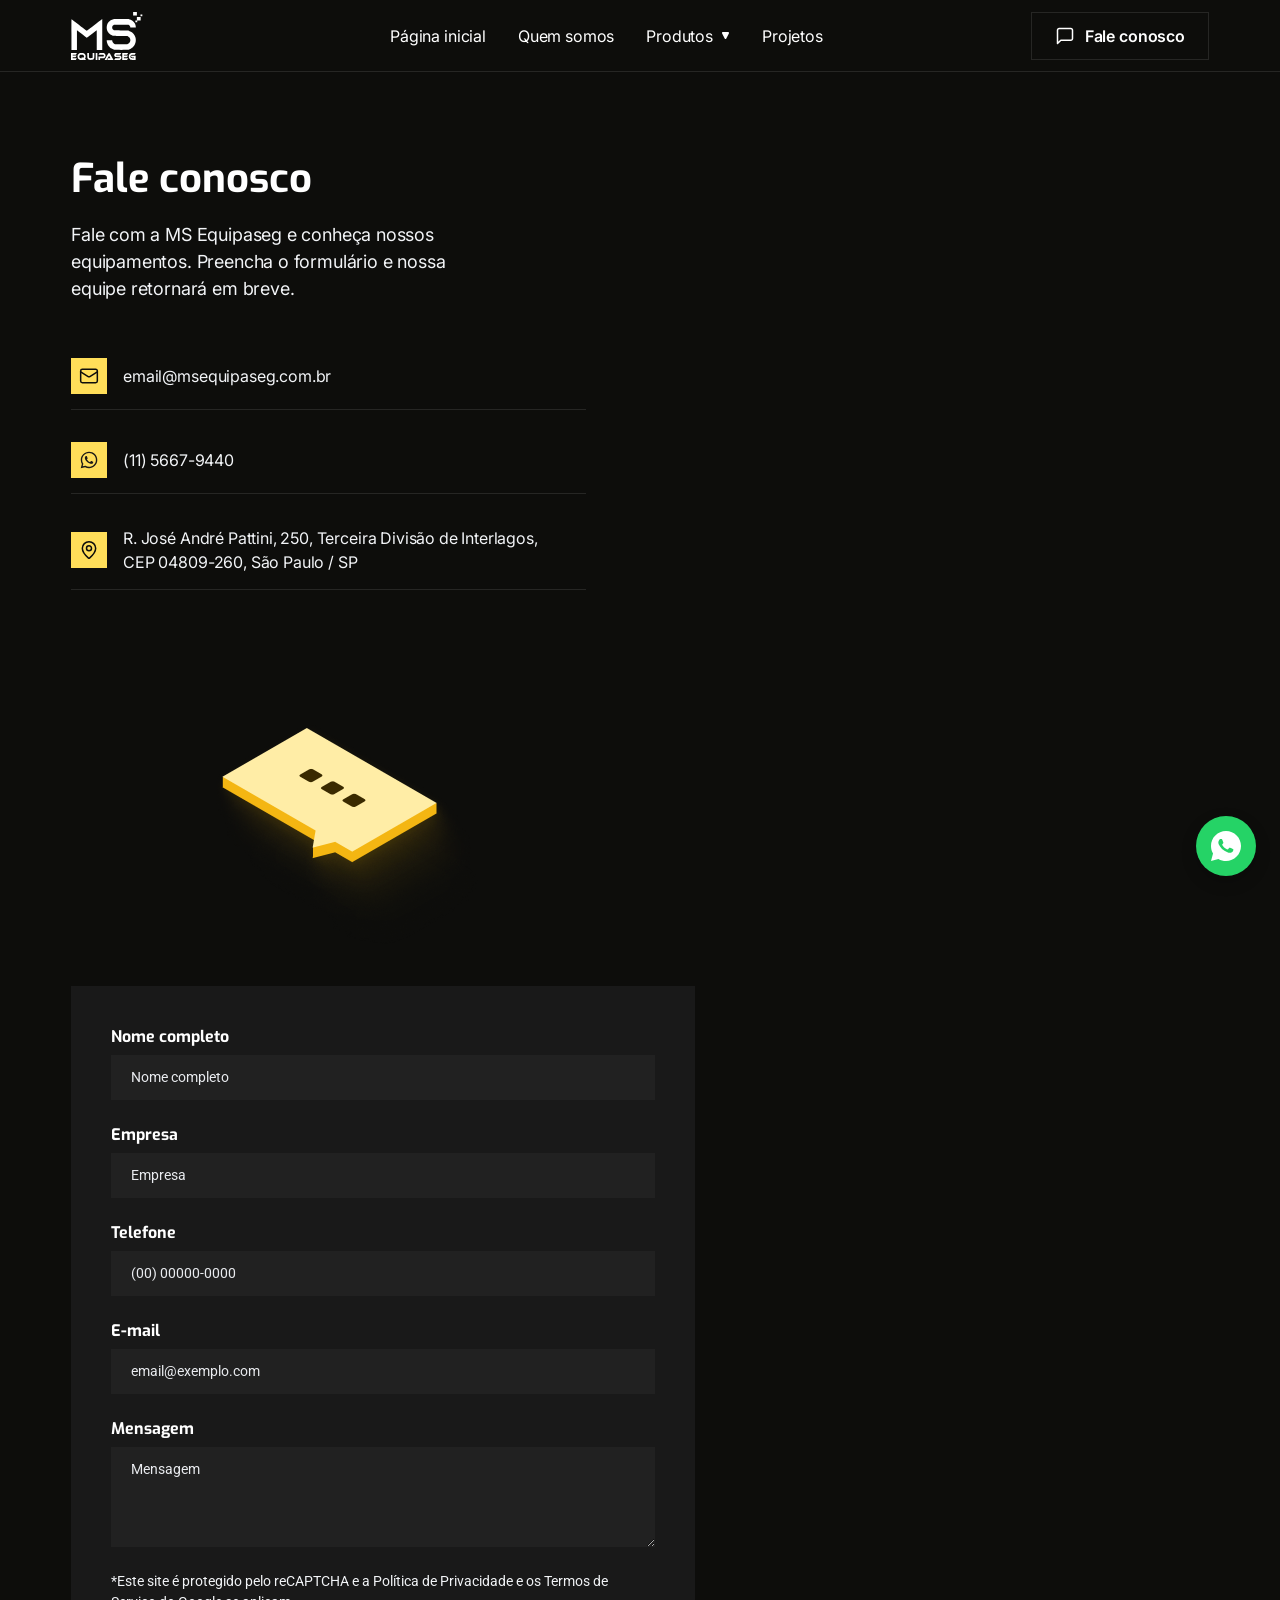
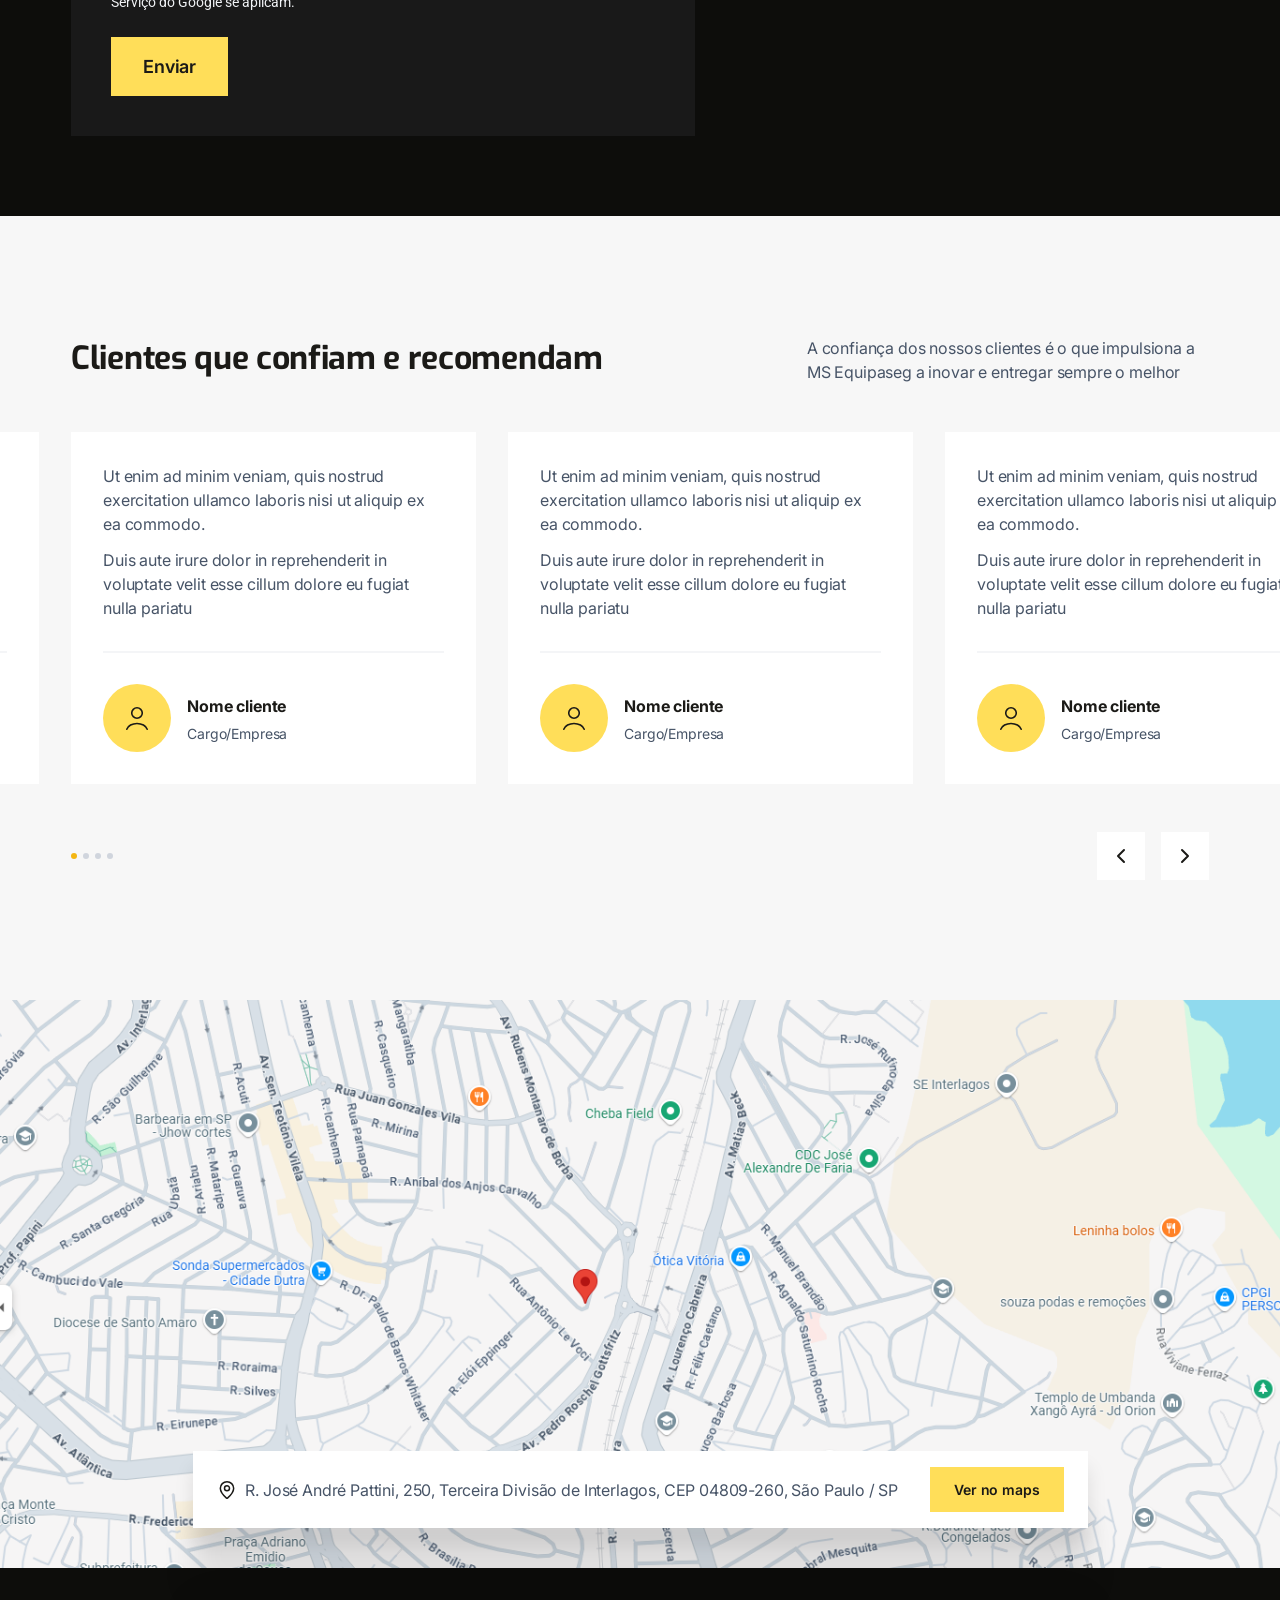
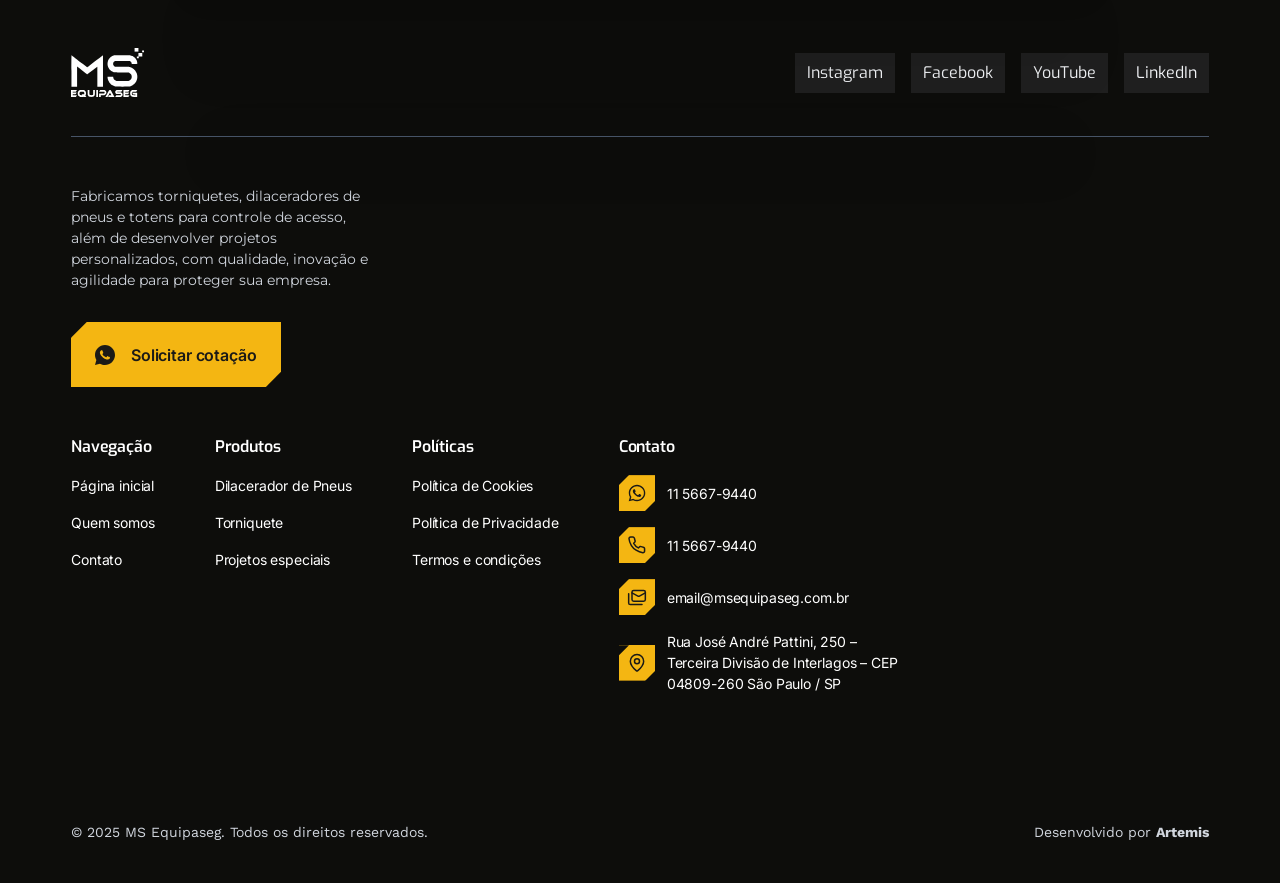
==== commit ae7aa3eb: "Nome Totens para Controle de Acesso em todo o site e título da home menor no celular Co-Authored-By:" ====
--- a/contato.html
+++ b/contato.html
@@ -35,7 +35,7 @@
             <ul class="sub-menu">
               <li><a href="dilacerador-de-pneus.html">Dilacerador de Pneus</a></li>
               <li><a href="torniquete.html">Torniquete</a></li>
-              <li><a href="controle-de-acesso.html">Controle de acesso</a></li>
+              <li><a href="controle-de-acesso.html">Totens para Controle de Acesso</a></li>
             </ul>
           </li>
           <li class="site-nav__item"><a class="site-nav__link" href="projetos.html">Projetos</a></li>
@@ -223,7 +223,7 @@
 
       <div class="site-footer__main">
         <div class="site-footer__about">
-          <p class="site-footer__desc">Fabricamos torniquetes, dilaceradores de pneus e totens, além de desenvolver projetos personalizados, com qualidade, inovação e agilidade para proteger sua empresa.</p>
+          <p class="site-footer__desc">Fabricamos torniquetes, dilaceradores de pneus e totens para controle de acesso, além de desenvolver projetos personalizados, com qualidade, inovação e agilidade para proteger sua empresa.</p>
           <a class="cta cta--sm" href="https://wa.me/551156679440?text=Ol%C3%A1!%20Vim%20do%20site%2C%20gostaria%20de%20mais%20informa%C3%A7%C3%B5es" target="_blank" rel="noopener">
             <img class="cta__icon" src="theme/ms-equipaseg/assets/images/icon-whatsapp-dark.svg" alt="" width="20" height="20">
             <span>Solicitar cotação</span>
--- a/theme/ms-equipaseg/assets/css/main.css
+++ b/theme/ms-equipaseg/assets/css/main.css
@@ -2887,9 +2887,10 @@
     font-size: 14px;
   }
 
+  /* Fora da escala (48→28, pedido do usuário em 14/09/2026): com 32px o título longo da home tinha 8 linhas em 390px. */
   :root .hero__title {
-    font-size: 32px;
-    line-height: 43px;
+    font-size: 28px;
+    line-height: 37px;
   }
 
   :root .hero__subtitle {
